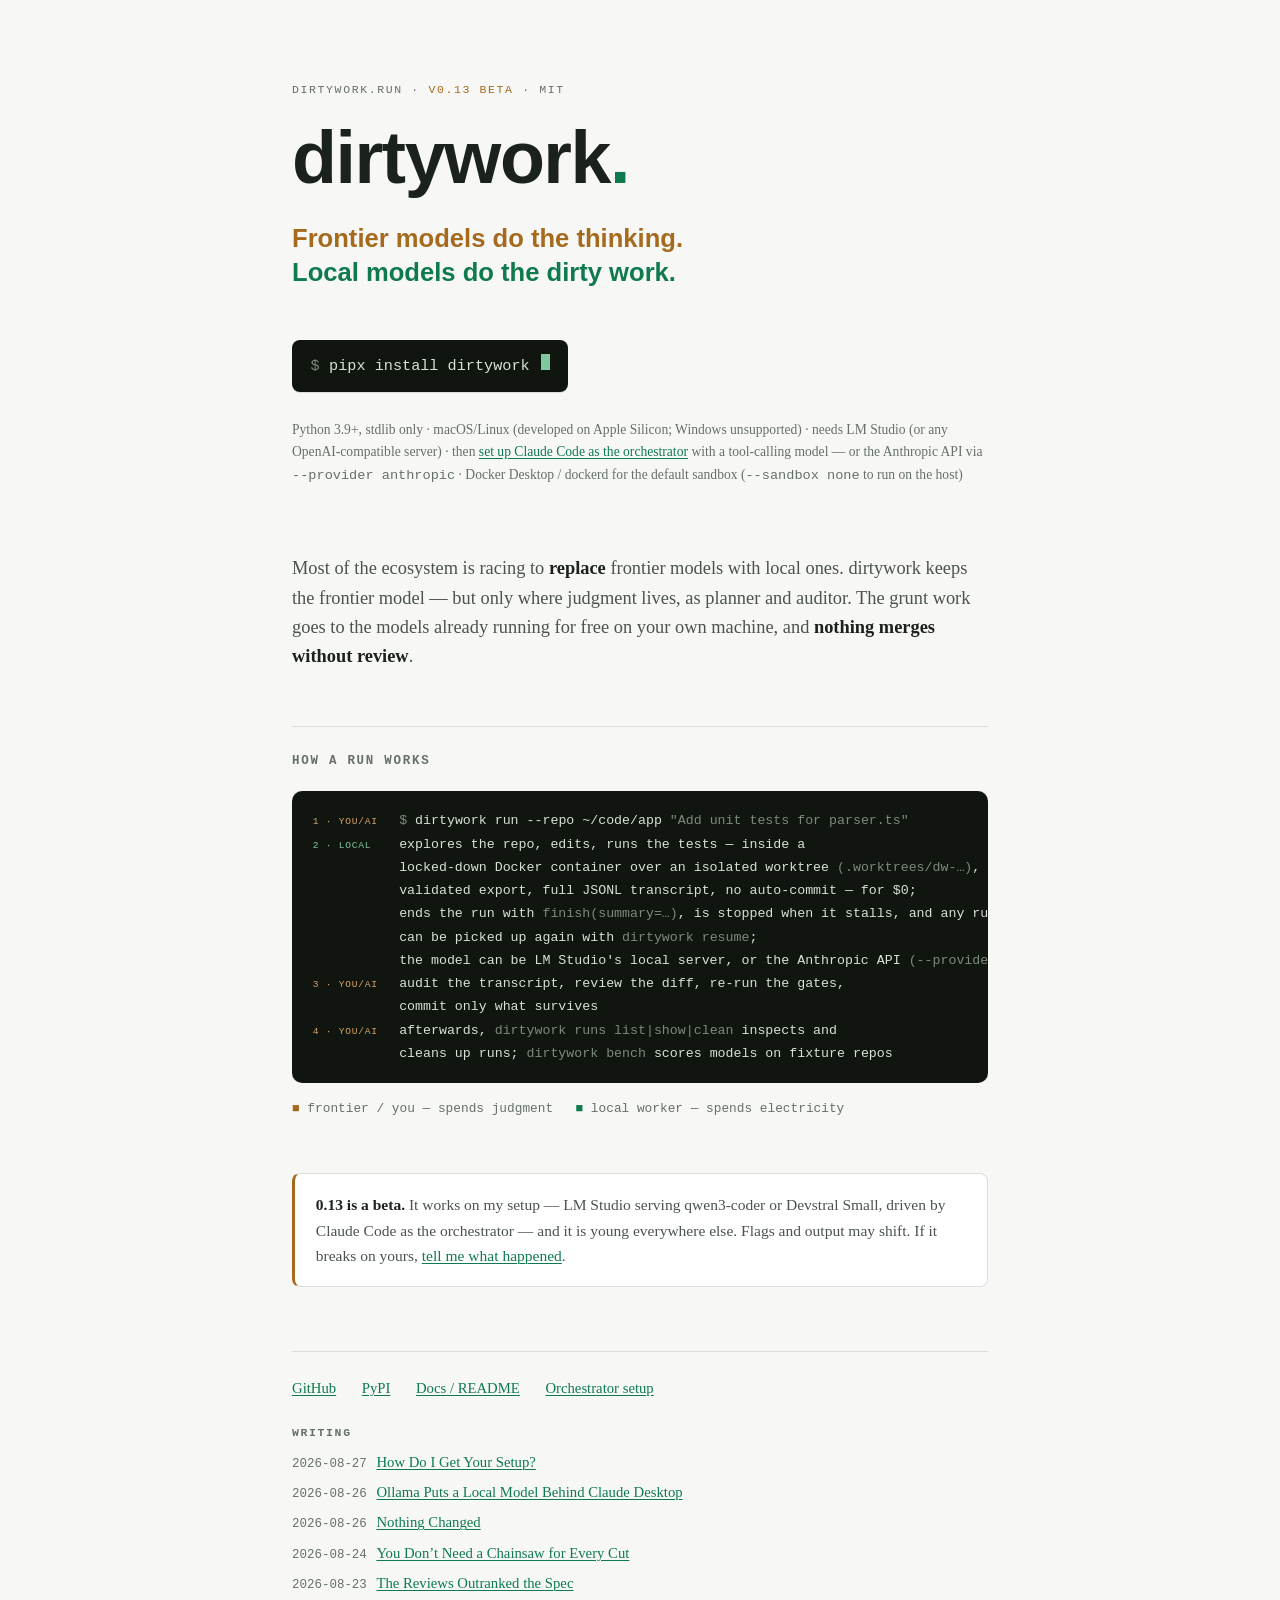
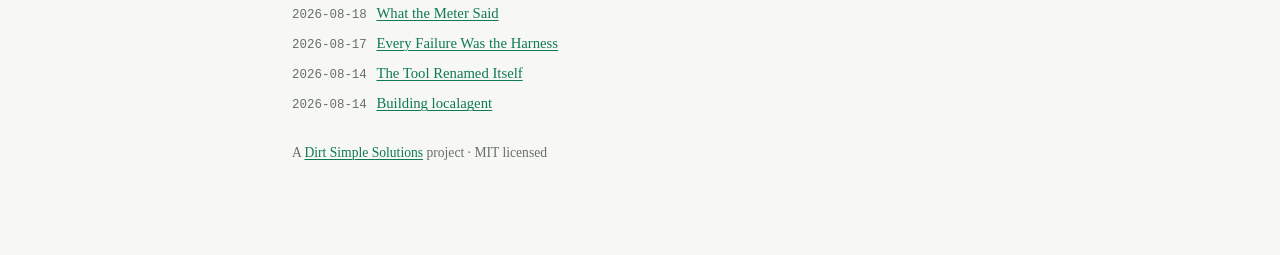
==== docs/index.html @ cf98743b "docs: owner review on #100 — homepage says 0.13; setup prerequisites and troubleshooting are provide" ====
<!doctype html>
<html lang="en">
<head>
<meta charset="utf-8">
<meta name="viewport" content="width=device-width, initial-scale=1">
<title>dirtywork</title>
<meta name="description" content="dirtywork delegates coding tasks to free local LLMs in isolated git worktrees, so your frontier model only plans and reviews. pipx install dirtywork.">
<link rel="canonical" href="https://dirtywork.run/">
<meta property="og:type" content="website">
<meta property="og:title" content="dirtywork">
<meta property="og:description" content="Frontier models do the thinking. Local models do the dirty work. Delegate coding tasks to free local LLMs in isolated git worktrees.">
<meta property="og:url" content="https://dirtywork.run/">
<meta property="og:image" content="https://dirtywork.run/og-card.png">
<meta name="twitter:card" content="summary_large_image">
<meta name="twitter:title" content="dirtywork">
<meta name="twitter:description" content="Frontier models do the thinking. Local models do the dirty work. Delegate coding tasks to free local LLMs in isolated git worktrees.">
<meta name="twitter:image" content="https://dirtywork.run/og-card.png">
<script type="application/ld+json">
{
  "@context": "https://schema.org",
  "@type": "SoftwareApplication",
  "name": "dirtywork",
  "url": "https://dirtywork.run/",
  "description": "A CLI harness that delegates coding tasks to local LLMs in isolated git worktrees, producing a reviewable diff and a full JSONL transcript for a frontier-model orchestrator to audit.",
  "operatingSystem": "macOS, Linux",
  "applicationCategory": "DeveloperApplication",
  "offers": { "@type": "Offer", "price": "0", "priceCurrency": "USD" }
}
</script>
<style>
  :root {
    --bg: #F7F8F6;
    --bg-raise: #FFFFFF;
    --bg-inset: #EEF1ED;
    --ink: #1B221D;
    --ink-soft: #4A544D;
    --ink-faint: #657069;
    --line: #D9DFDA;
    --local: #0E7A4E;
    --local-soft: #E2F0E8;
    --frontier: #A66A1E;
    --frontier-soft: #F4EBDD;
    --code-bg: #10150F;
    --code-ink: #D6E2D6;
    --code-accent: #7FC79E;
    --code-amber: #D9A468;
    --code-dim: #7C8A7D;
  }
  @media (prefers-color-scheme: dark) {
    :root:not([data-theme="light"]) {
      --bg: #111611;
      --bg-raise: #171D17;
      --bg-inset: #1C231C;
      --ink: #E4EAE4;
      --ink-soft: #A7B2A8;
      --ink-faint: #828E84;
      --line: #2A322A;
      --local: #4EC58C;
      --local-soft: #17251D;
      --frontier: #D9A468;
      --frontier-soft: #272015;
      --code-bg: #0B0F0B;
      --code-ink: #CFDCCF;
      --code-accent: #7FC79E;
      --code-amber: #D9A468;
      --code-dim: #6E7B6F;
    }
  }
  :root[data-theme="dark"] {
    --bg: #111611;
    --bg-raise: #171D17;
    --bg-inset: #1C231C;
    --ink: #E4EAE4;
    --ink-soft: #A7B2A8;
    --ink-faint: #828E84;
    --line: #2A322A;
    --local: #4EC58C;
    --local-soft: #17251D;
    --frontier: #D9A468;
    --frontier-soft: #272015;
    --code-bg: #0B0F0B;
    --code-ink: #CFDCCF;
    --code-accent: #7FC79E;
    --code-amber: #D9A468;
    --code-dim: #6E7B6F;
  }

  * { box-sizing: border-box; }
  body {
    margin: 0;
    background: var(--bg);
    color: var(--ink);
    font-family: "Charter", "Iowan Old Style", Georgia, "Times New Roman", serif;
    font-size: 1.0625rem;
    line-height: 1.65;
  }
  .wrap { max-width: 46rem; margin: 0 auto; padding: 0 1.25rem 5rem; }

  h1, h2, .think, .dirty {
    font-family: "Avenir Next", "Avenir", "Segoe UI", "Helvetica Neue", sans-serif;
  }
  .mono, code, pre { font-family: ui-monospace, "SF Mono", "Menlo", "Cascadia Mono", monospace; }

  a { color: var(--local); text-decoration-thickness: 1px; text-underline-offset: 2px; }
  a:focus-visible { outline: 2px solid var(--local); outline-offset: 2px; border-radius: 2px; }

  /* ---------- hero ---------- */
  header { padding: 5rem 0 1rem; }
  .eyebrow {
    font-family: ui-monospace, "SF Mono", "Menlo", monospace;
    font-size: 0.72rem;
    letter-spacing: 0.14em;
    text-transform: uppercase;
    color: var(--ink-faint);
    margin: 0 0 1.4rem;
  }
  .eyebrow .beta { color: var(--frontier); }
  h1 {
    font-size: clamp(3rem, 10vw, 4.6rem);
    font-weight: 700;
    line-height: 1;
    letter-spacing: -0.02em;
    margin: 0 0 1.6rem;
  }
  h1 .dot { color: var(--local); }
  .tagline {
    font-size: clamp(1.25rem, 3.4vw, 1.6rem);
    font-weight: 600;
    line-height: 1.35;
    margin: 0 0 2.2rem;
    max-width: 34rem;
  }
  .tagline .think { color: var(--frontier); display: block; }
  .tagline .dirty { color: var(--local); display: block; }

  .install {
    display: inline-flex;
    align-items: baseline;
    gap: 0.6rem;
    background: var(--code-bg);
    color: var(--code-ink);
    border-radius: 8px;
    padding: 0.85rem 1.15rem;
    font-family: ui-monospace, "SF Mono", "Menlo", monospace;
    font-size: 0.95rem;
    box-shadow: 0 1px 0 var(--line);
  }
  .install .p { color: var(--code-dim); user-select: none; }
  .install .caret {
    display: inline-block; width: 0.55em; height: 1.05em;
    background: var(--code-accent); vertical-align: text-bottom;
    margin-left: 0.15em; animation: blink 1.1s steps(1) infinite;
  }
  @keyframes blink { 50% { opacity: 0; } }
  @media (prefers-reduced-motion: reduce) { .install .caret { animation: none; } }
  .sub-install {
    font-size: 0.85rem; color: var(--ink-faint); margin: 0.7rem 0 0;
  }

  /* ---------- flip ---------- */
  .flip { margin-top: 3.2rem; font-size: 1.15rem; line-height: 1.6; color: var(--ink-soft); }
  .flip strong { color: var(--ink); }

  /* ---------- the run ---------- */
  section { margin-top: 3.4rem; }
  h2 {
    font-size: 0.78rem;
    font-family: ui-monospace, "SF Mono", "Menlo", monospace;
    letter-spacing: 0.14em;
    text-transform: uppercase;
    color: var(--ink-faint);
    font-weight: 600;
    border-top: 1px solid var(--line);
    padding-top: 1.5rem;
    margin: 0 0 1.2rem;
  }
  .run {
    background: var(--code-bg);
    border-radius: 10px;
    padding: 1.15rem 1.3rem;
    overflow-x: auto;
  }
  .run pre { margin: 0; color: var(--code-ink); font-size: 0.83rem; line-height: 1.75; }
  .run .who {
    display: inline-block; width: 8.2em;
    font-size: 0.72em; letter-spacing: 0.08em; text-transform: uppercase;
  }
  .run .fr { color: var(--code-amber); }
  .run .lo { color: var(--code-accent); }
  .run .dim { color: var(--code-dim); }
  .legend {
    display: flex; flex-wrap: wrap; gap: 1.4rem;
    margin: 0.9rem 0 0; font-size: 0.8rem; color: var(--ink-faint);
    font-family: ui-monospace, "SF Mono", "Menlo", monospace;
  }
  .legend .fr::before { content: "■ "; color: var(--frontier); }
  .legend .lo::before { content: "■ "; color: var(--local); }

  /* ---------- beta strip ---------- */
  .beta-strip {
    margin-top: 3.4rem;
    border: 1px solid var(--line);
    border-left: 3px solid var(--frontier);
    background: var(--bg-raise);
    border-radius: 8px;
    padding: 1.1rem 1.3rem;
    font-size: 0.97rem;
    color: var(--ink-soft);
  }
  .beta-strip strong { color: var(--ink); }
  .beta-strip a { color: var(--local); }

  /* ---------- footer ---------- */
  footer {
    margin-top: 4rem;
    border-top: 1px solid var(--line);
    padding-top: 1.5rem;
    font-size: 0.92rem;
    color: var(--ink-faint);
  }
  .footer-links { display: flex; flex-wrap: wrap; gap: 1.6rem; margin: 0 0 1.4rem; padding: 0; list-style: none; }
  .writing { margin: 0 0 1.6rem; }
  .writing h3 {
    font-size: 0.72rem; letter-spacing: 0.14em; text-transform: uppercase;
    color: var(--ink-faint); margin: 0 0 0.5rem;
    font-family: ui-monospace, "SF Mono", "Menlo", monospace; font-weight: 600;
  }
  .writing ul { list-style: none; margin: 0; padding: 0; }
  .writing li { margin: 0.35rem 0; }
  .writing .date { font-family: ui-monospace, "SF Mono", "Menlo", monospace; font-size: 0.78rem; margin-right: 0.6rem; }
  .credit { font-size: 0.85rem; }
</style>
</head>
<body>

<div class="wrap">
<header>
  <p class="eyebrow">dirtywork.run · <span class="beta">v0.13 beta</span> · MIT</p>
  <h1>dirtywork<span class="dot">.</span></h1>
  <p class="tagline">
    <span class="think">Frontier models do the thinking.</span>
    <span class="dirty">Local models do the dirty work.</span>
  </p>
  <p class="install"><span class="p">$</span> pipx install dirtywork<span class="caret"></span></p>
  <p class="sub-install">Python 3.9+, stdlib only · macOS/Linux (developed on Apple Silicon; Windows unsupported) · needs LM&nbsp;Studio (or any OpenAI-compatible server) · then <a href="orchestrator-setup.html">set up Claude Code as the orchestrator</a> with a tool-calling model — or the Anthropic API via <code>--provider anthropic</code> · Docker Desktop / dockerd for the default sandbox (<code>--sandbox none</code> to run on the host)</p>
</header>

<p class="flip">Most of the ecosystem is racing to <strong>replace</strong> frontier
models with local ones. dirtywork keeps the frontier model — but only where judgment
lives, as planner and auditor. The grunt work goes to the models already running for
free on your own machine, and <strong>nothing merges without review</strong>.</p>

<section aria-label="How a run works">
  <h2>How a run works</h2>
  <div class="run">
<pre><span class="who fr">1 · you/ai</span> <span class="dim">$</span> dirtywork run --repo ~/code/app <span class="dim">"Add unit tests for parser.ts"</span>
<span class="who lo">2 · local</span> explores the repo, edits, runs the tests — inside a
<span class="who lo"></span> locked-down Docker container over an isolated worktree <span class="dim">(.worktrees/dw-…)</span>,
<span class="who lo"></span> validated export, full JSONL transcript, no auto-commit — for $0;
<span class="who lo"></span> ends the run with <span class="dim">finish(summary=…)</span>, is stopped when it stalls, and any run
<span class="who lo"></span> can be picked up again with <span class="dim">dirtywork resume</span>;
<span class="who lo"></span> the model can be LM&nbsp;Studio's local server, or the Anthropic API <span class="dim">(--provider anthropic)</span>
<span class="who fr">3 · you/ai</span> audit the transcript, review the diff, re-run the gates,
<span class="who fr"></span> commit only what survives
<span class="who fr">4 · you/ai</span> afterwards, <span class="dim">dirtywork runs list|show|clean</span> inspects and
<span class="who fr"></span> cleans up runs; <span class="dim">dirtywork bench</span> scores models on fixture repos</pre>
  </div>
  <p class="legend"><span class="fr">frontier / you — spends judgment</span>
  <span class="lo">local worker — spends electricity</span></p>
</section>

<div class="beta-strip">
  <strong>0.13 is a beta.</strong> It works on my setup — LM&nbsp;Studio serving
  qwen3-coder or Devstral Small, driven by Claude Code as the orchestrator — and it is
  young everywhere else. Flags and output may shift. If it breaks on yours,
  <a href="https://github.com/JimboSchneider/dirtywork/issues">tell me what happened</a>.
</div>

<footer>
  <ul class="footer-links">
    <li><a href="https://github.com/JimboSchneider/dirtywork">GitHub</a></li>
    <li><a href="https://pypi.org/project/dirtywork/">PyPI</a></li>
    <li><a href="https://github.com/JimboSchneider/dirtywork#readme">Docs / README</a></li>
    <li><a href="orchestrator-setup.html">Orchestrator setup</a></li>
  </ul>
  <div class="writing">
    <h3>Writing</h3>
    <ul>
      <li><span class="date">2026-08-27</span><a href="how-do-i-get-your-setup.html">How Do I Get Your Setup?</a></li>
      <li><span class="date">2026-08-26</span><a href="ollama-claude-desktop.html">Ollama Puts a Local Model Behind Claude Desktop</a></li>
      <li><span class="date">2026-08-26</span><a href="nothing-changed.html">Nothing Changed</a></li>
      <li><span class="date">2026-08-24</span><a href="you-dont-need-a-chainsaw.html">You Don’t Need a Chainsaw for Every Cut</a></li>
      <li><span class="date">2026-08-23</span><a href="the-reviews-outranked-the-spec.html">The Reviews Outranked the Spec</a></li>
      <li><span class="date">2026-08-18</span><a href="what-the-meter-said.html">What the Meter Said</a></li>
      <li><span class="date">2026-08-17</span><a href="every-failure-was-the-harness.html">Every Failure Was the Harness</a></li>
      <li><span class="date">2026-08-14</span><a href="the-tool-renamed-itself.html">The Tool Renamed Itself</a></li>
      <li><span class="date">2026-08-14</span><a href="building-localagent.html">Building localagent</a></li>
    </ul>
  </div>
  <p class="credit">A <a href="https://dirtsimplesolutions.com">Dirt Simple Solutions</a> project · MIT licensed</p>
</footer>
</div>

</body>
</html>
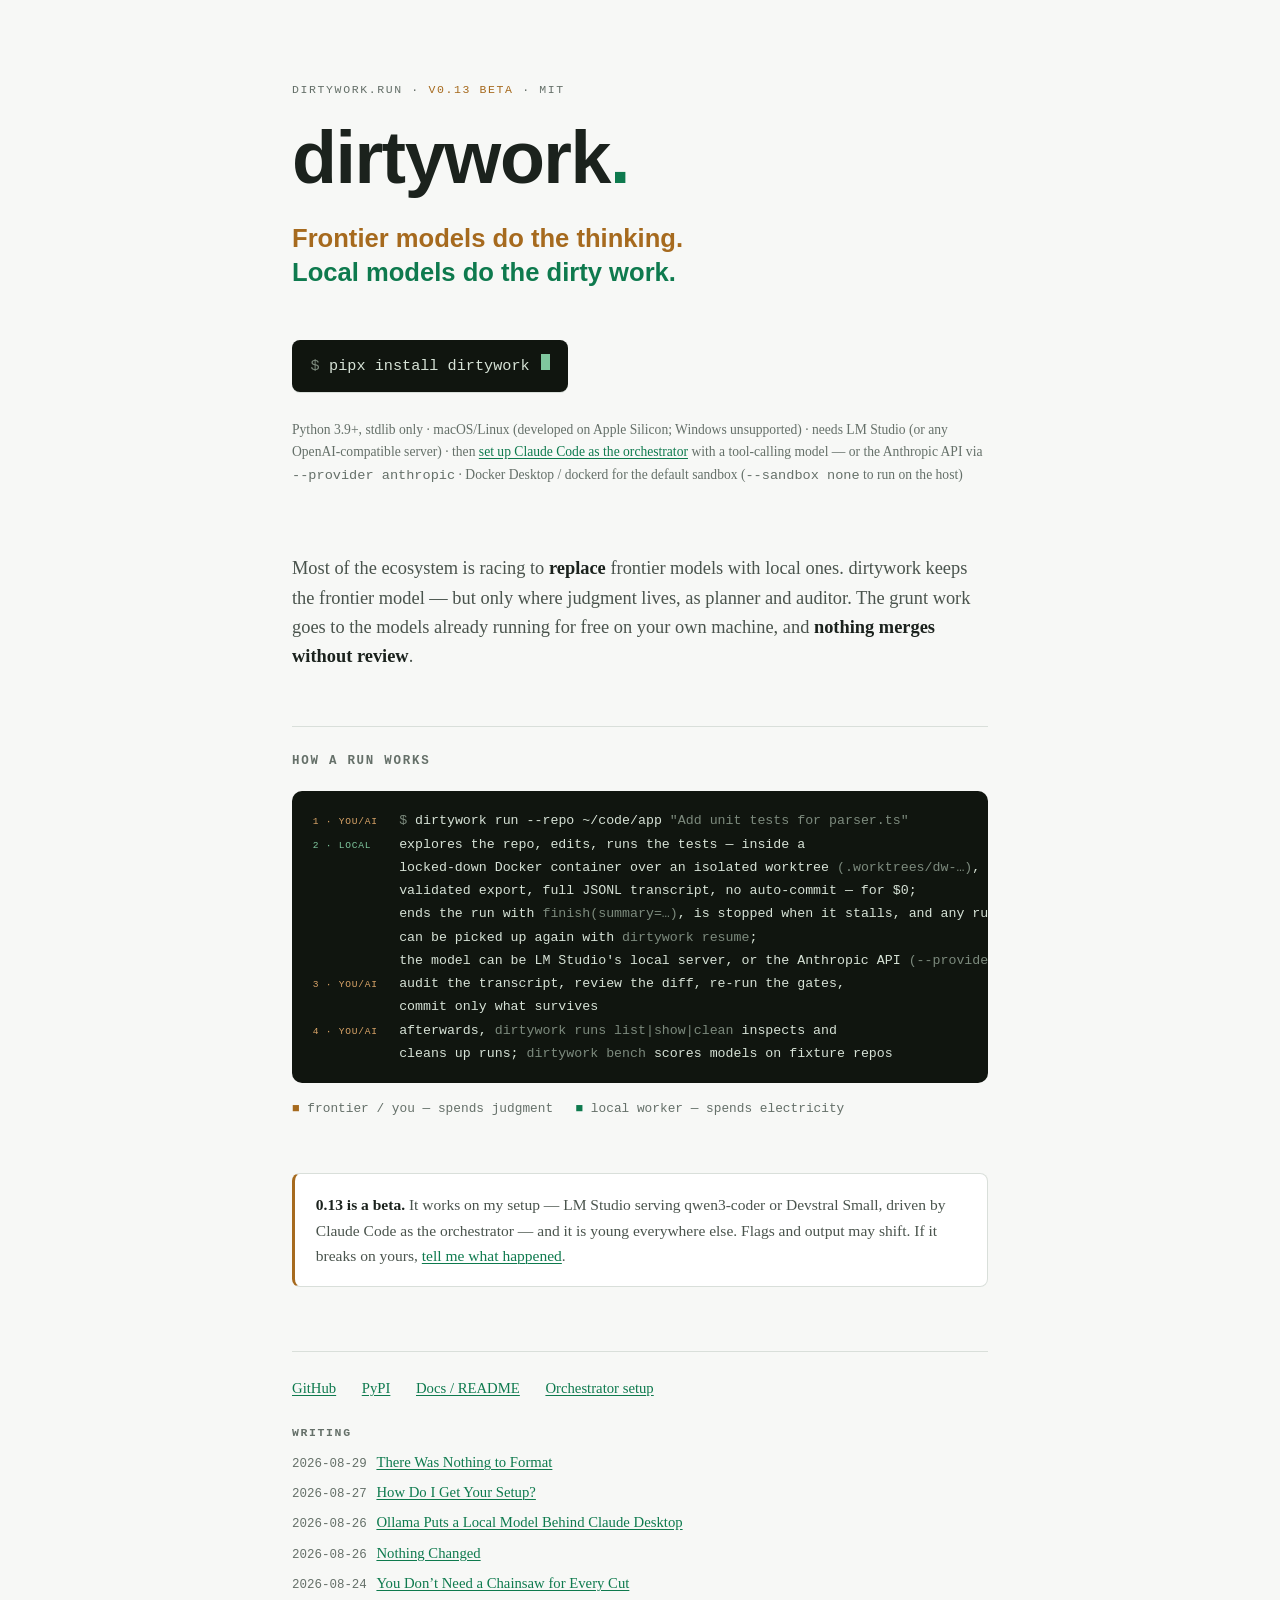
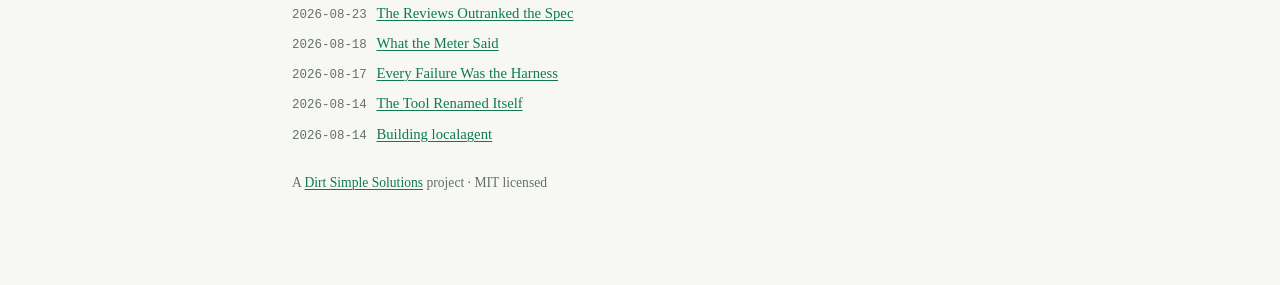
==== commit 69868040: "docs(site): post — There Was Nothing to Format (0.13.0/0.13.1 build record) Co-Authored-By: Claude S" ====
--- a/docs/index.html
+++ b/docs/index.html
@@ -286,6 +286,7 @@
   <div class="writing">
     <h3>Writing</h3>
     <ul>
+      <li><span class="date">2026-08-29</span><a href="there-was-nothing-to-format.html">There Was Nothing to Format</a></li>
       <li><span class="date">2026-08-27</span><a href="how-do-i-get-your-setup.html">How Do I Get Your Setup?</a></li>
       <li><span class="date">2026-08-26</span><a href="ollama-claude-desktop.html">Ollama Puts a Local Model Behind Claude Desktop</a></li>
       <li><span class="date">2026-08-26</span><a href="nothing-changed.html">Nothing Changed</a></li>
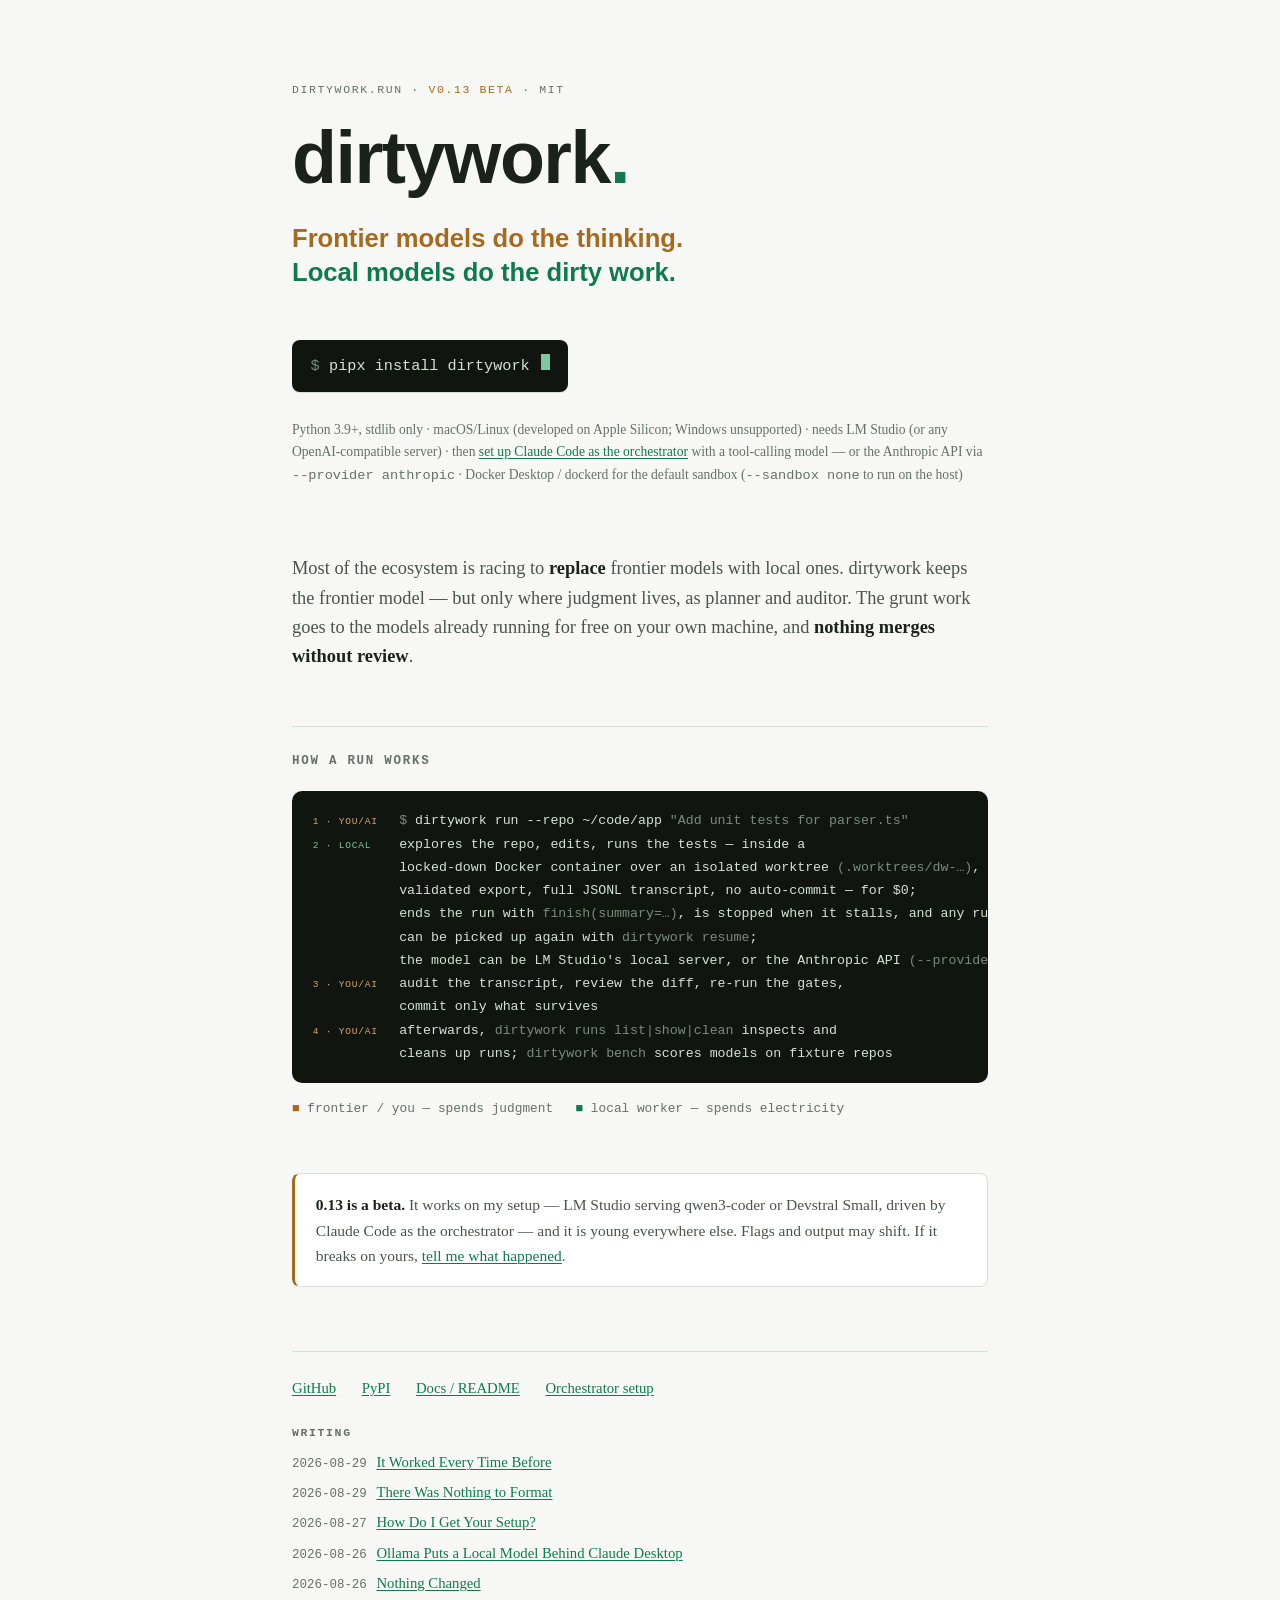
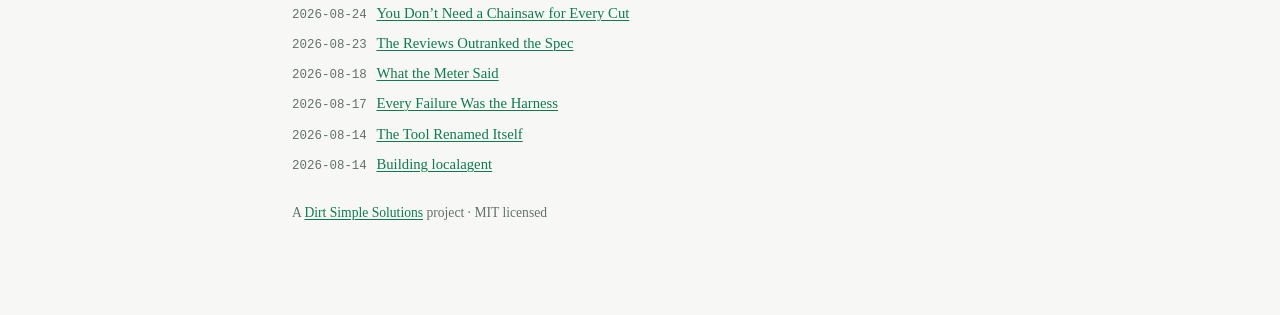
==== commit ee8a1c30: "docs(site): HTML mirror for the RCA post; link #105/#101 for site-wide consistency Co-Authored-By: C" ====
--- a/docs/index.html
+++ b/docs/index.html
@@ -286,6 +286,7 @@
   <div class="writing">
     <h3>Writing</h3>
     <ul>
+      <li><span class="date">2026-08-29</span><a href="it-worked-every-time-before.html">It Worked Every Time Before</a></li>
       <li><span class="date">2026-08-29</span><a href="there-was-nothing-to-format.html">There Was Nothing to Format</a></li>
       <li><span class="date">2026-08-27</span><a href="how-do-i-get-your-setup.html">How Do I Get Your Setup?</a></li>
       <li><span class="date">2026-08-26</span><a href="ollama-claude-desktop.html">Ollama Puts a Local Model Behind Claude Desktop</a></li>
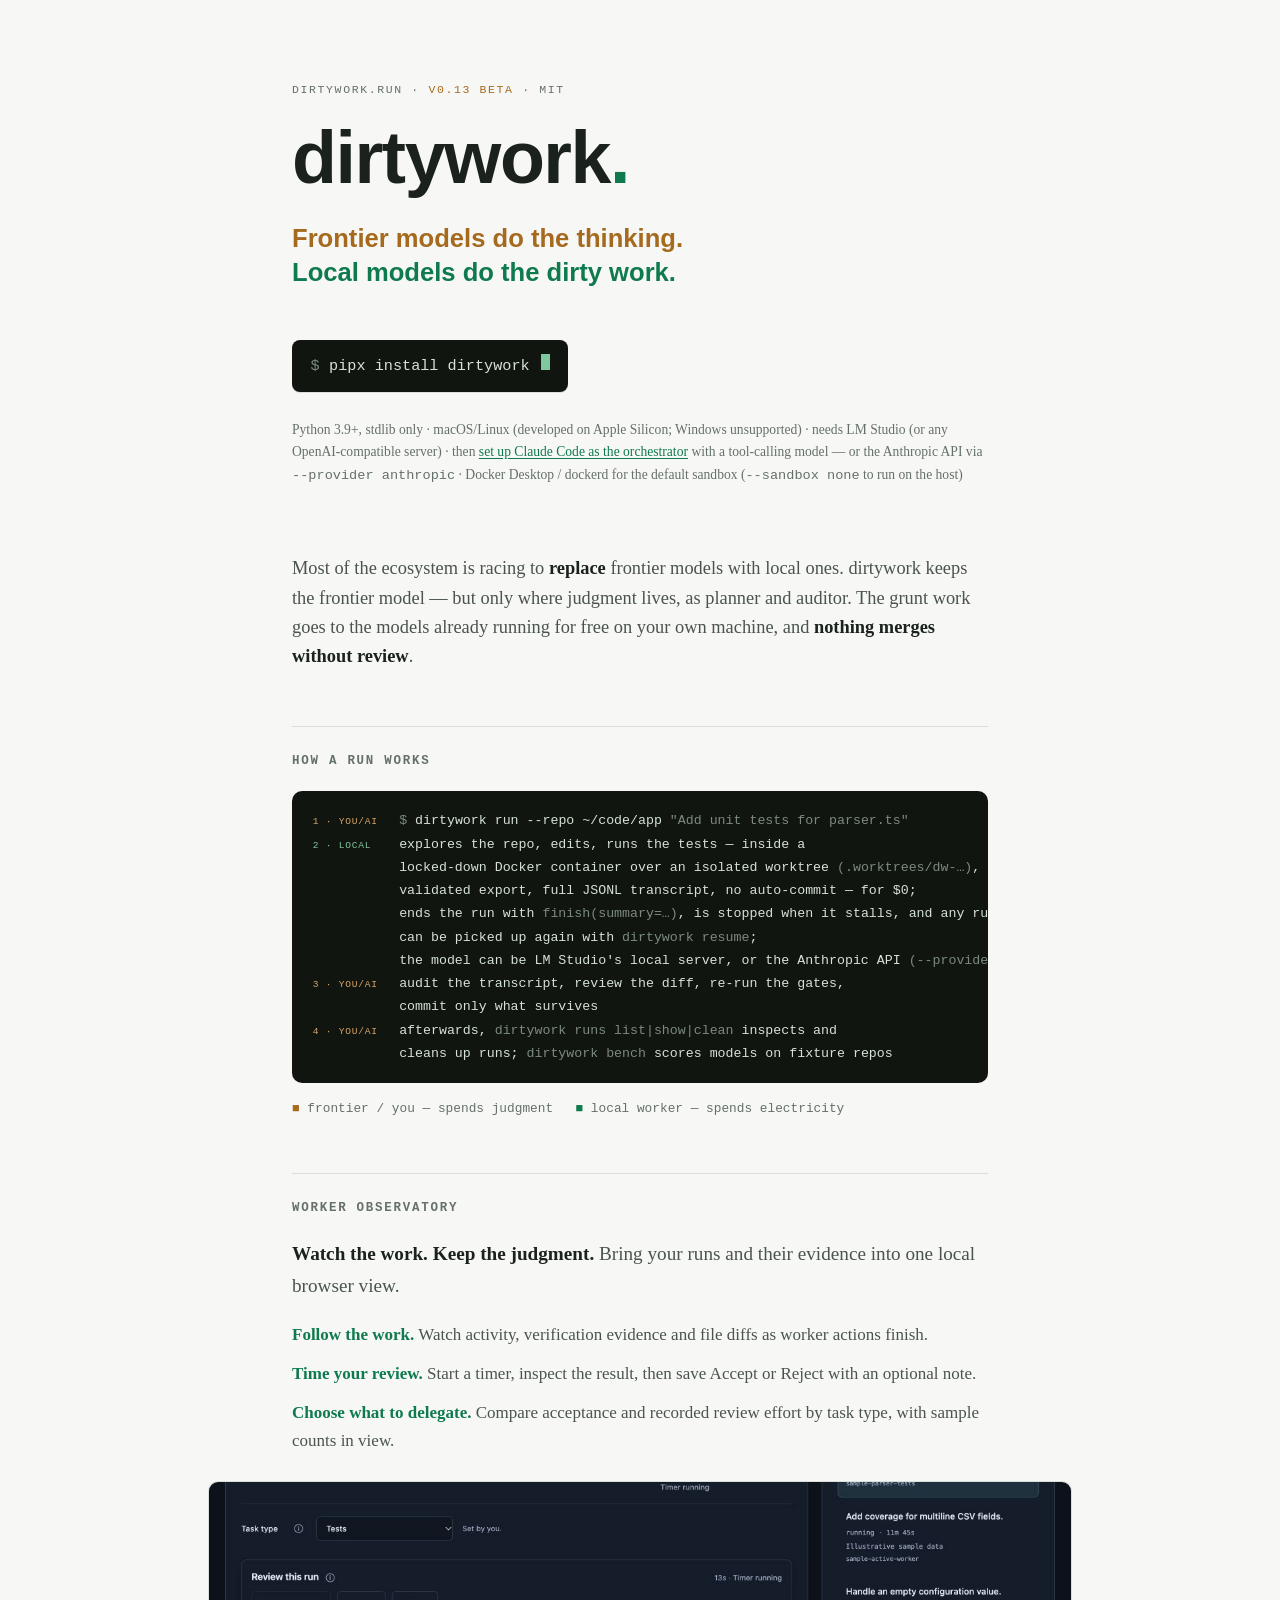
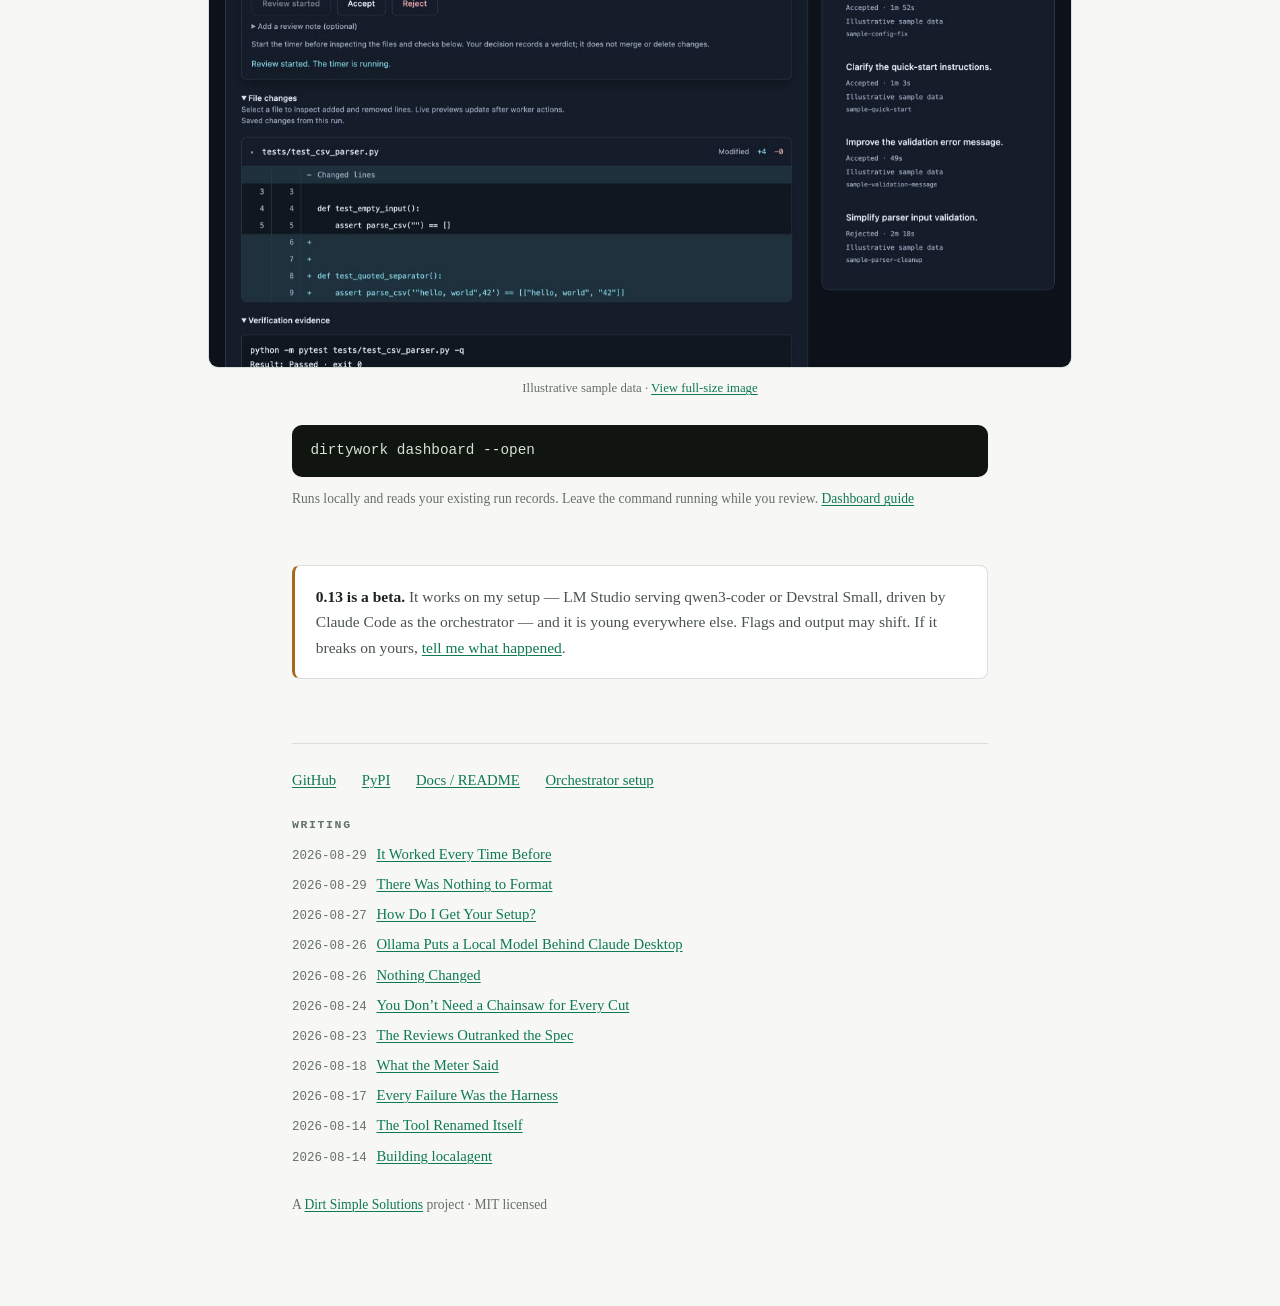
==== commit ab566247: "Feature Worker Observatory on the marketing homepage" ====
--- a/docs/index.html
+++ b/docs/index.html
@@ -196,6 +196,30 @@
   .legend .fr::before { content: "■ "; color: var(--frontier); }
   .legend .lo::before { content: "■ "; color: var(--local); }
 
+  /* ---------- worker observatory ---------- */
+  .observatory-lead { font-size: 1.2rem; color: var(--ink-soft); margin: 0 0 1.2rem; }
+  .observatory-lead strong { color: var(--ink); }
+  .observatory-benefits { list-style: none; padding: 0; margin: 0 0 1.6rem; color: var(--ink-soft); }
+  .observatory-benefits li { margin: 0.7rem 0; }
+  .observatory-benefits strong { color: var(--local); }
+  .observatory-figure { margin: 1.6rem 0; }
+  .observatory-figure > a { display: block; border-radius: 10px; }
+  .observatory-figure img {
+    display: block; width: 100%; height: auto;
+    border: 1px solid var(--line); border-radius: 10px;
+    background: var(--bg-raise);
+  }
+  .observatory-figure figcaption {
+    margin-top: 0.65rem; text-align: center;
+    font-size: 0.8rem; color: var(--ink-faint);
+  }
+  .observatory-command { padding: 0.85rem 1.15rem; }
+  .observatory-command pre { font-size: 0.9rem; }
+  .observatory-note { margin: 0.7rem 0 0; font-size: 0.85rem; color: var(--ink-faint); }
+  @media (min-width: 60rem) {
+    .observatory-figure { width: 54rem; margin-left: calc((100% - 54rem) / 2); }
+  }
+
   /* ---------- beta strip ---------- */
   .beta-strip {
     margin-top: 3.4rem;
@@ -267,6 +291,26 @@
   </div>
   <p class="legend"><span class="fr">frontier / you — spends judgment</span>
   <span class="lo">local worker — spends electricity</span></p>
+</section>
+
+<section aria-labelledby="observatory-heading">
+  <h2 id="observatory-heading">Worker Observatory</h2>
+  <p class="observatory-lead"><strong>Watch the work. Keep the judgment.</strong>
+  Bring your runs and their evidence into one local browser view.</p>
+  <ul class="observatory-benefits">
+    <li><strong>Follow the work.</strong> Watch activity, verification evidence and file diffs as worker actions finish.</li>
+    <li><strong>Time your review.</strong> Start a timer, inspect the result, then save Accept or Reject with an optional note.</li>
+    <li><strong>Choose what to delegate.</strong> Compare acceptance and recorded review effort by task type, with sample counts in view.</li>
+  </ul>
+  <figure class="observatory-figure">
+    <a href="images/worker-observatory.jpg" aria-label="View full-size Worker Observatory screenshot">
+      <img src="images/worker-observatory.jpg" width="1280" height="720" loading="lazy" decoding="async" alt="Worker Observatory showing an example run, a file diff and timed review controls.">
+    </a>
+    <figcaption>Illustrative sample data · <a href="images/worker-observatory.jpg">View full-size image</a></figcaption>
+  </figure>
+  <div class="run observatory-command"><pre><code>dirtywork dashboard --open</code></pre></div>
+  <p class="observatory-note">Runs locally and reads your existing run records. Leave the command running while you review.
+  <a href="https://github.com/JimboSchneider/dirtywork/blob/main/docs/operating.md#dashboard">Dashboard guide</a></p>
 </section>
 
 <div class="beta-strip">
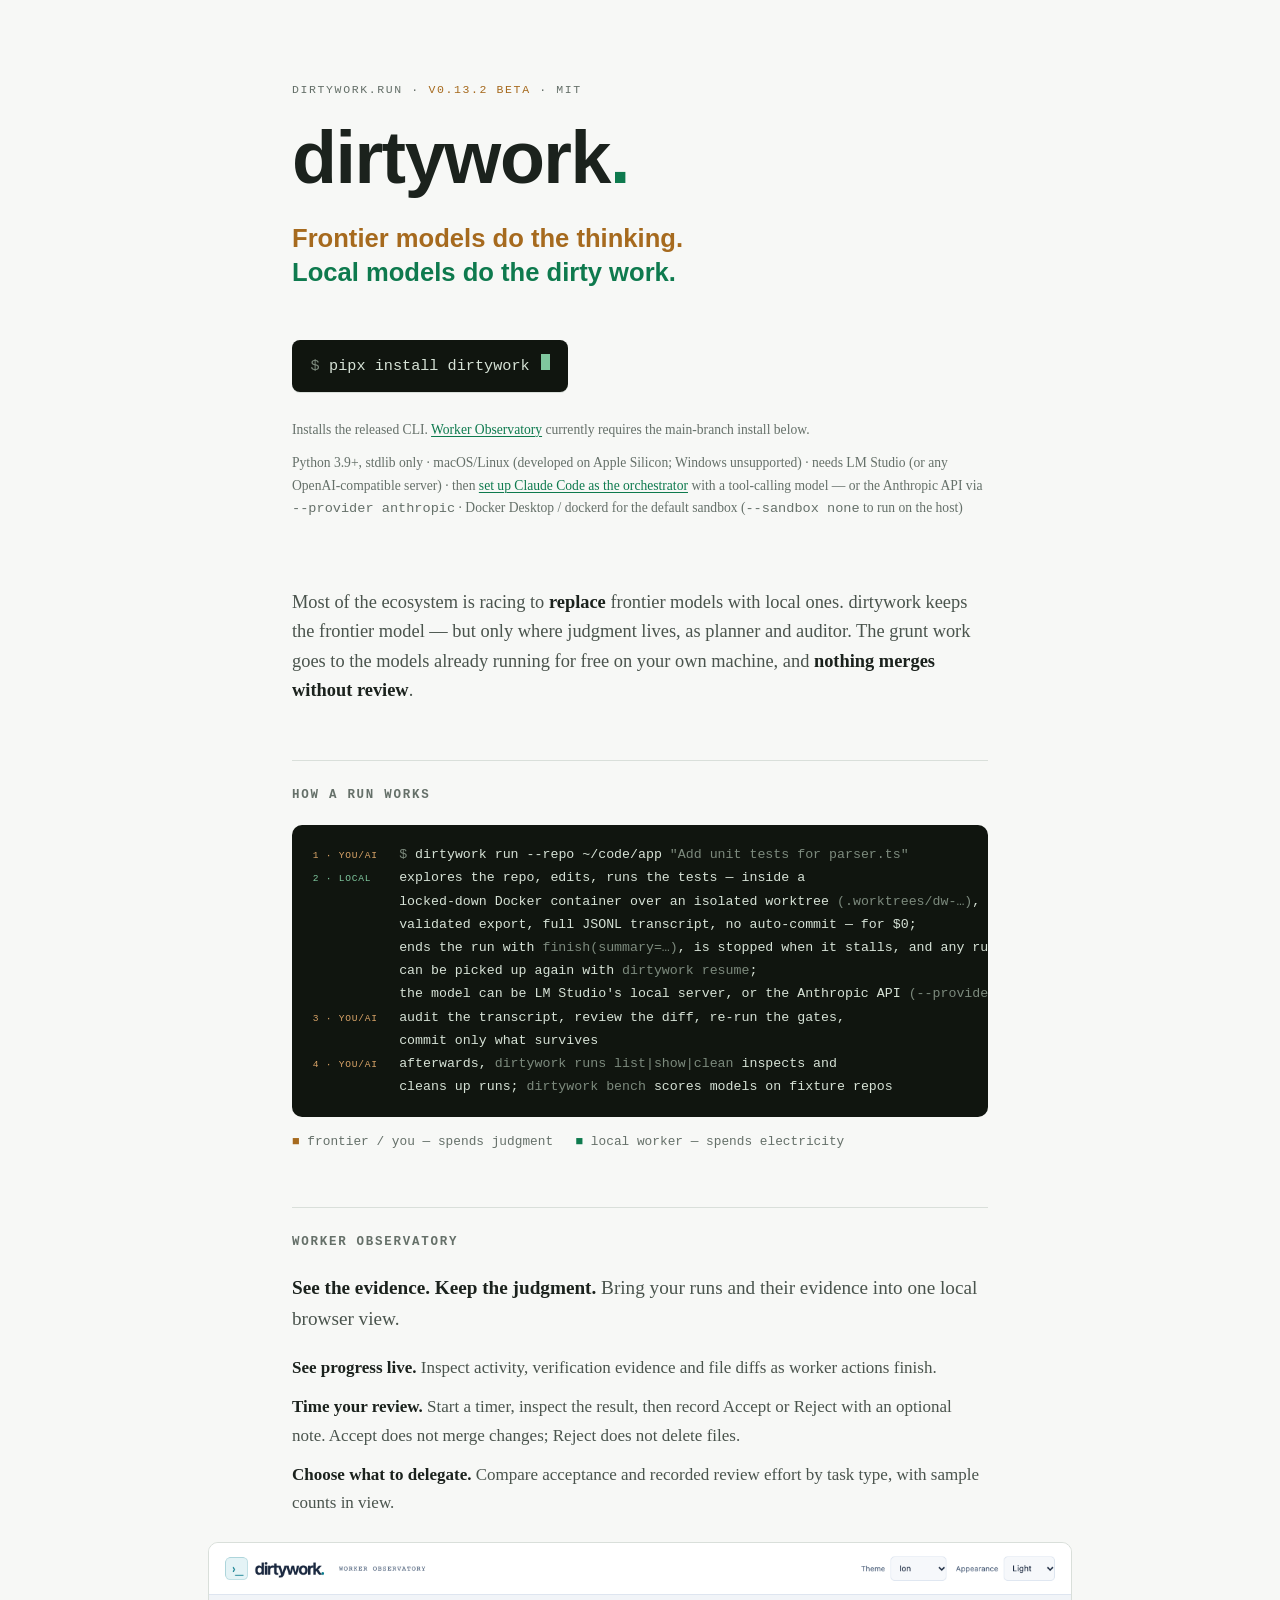
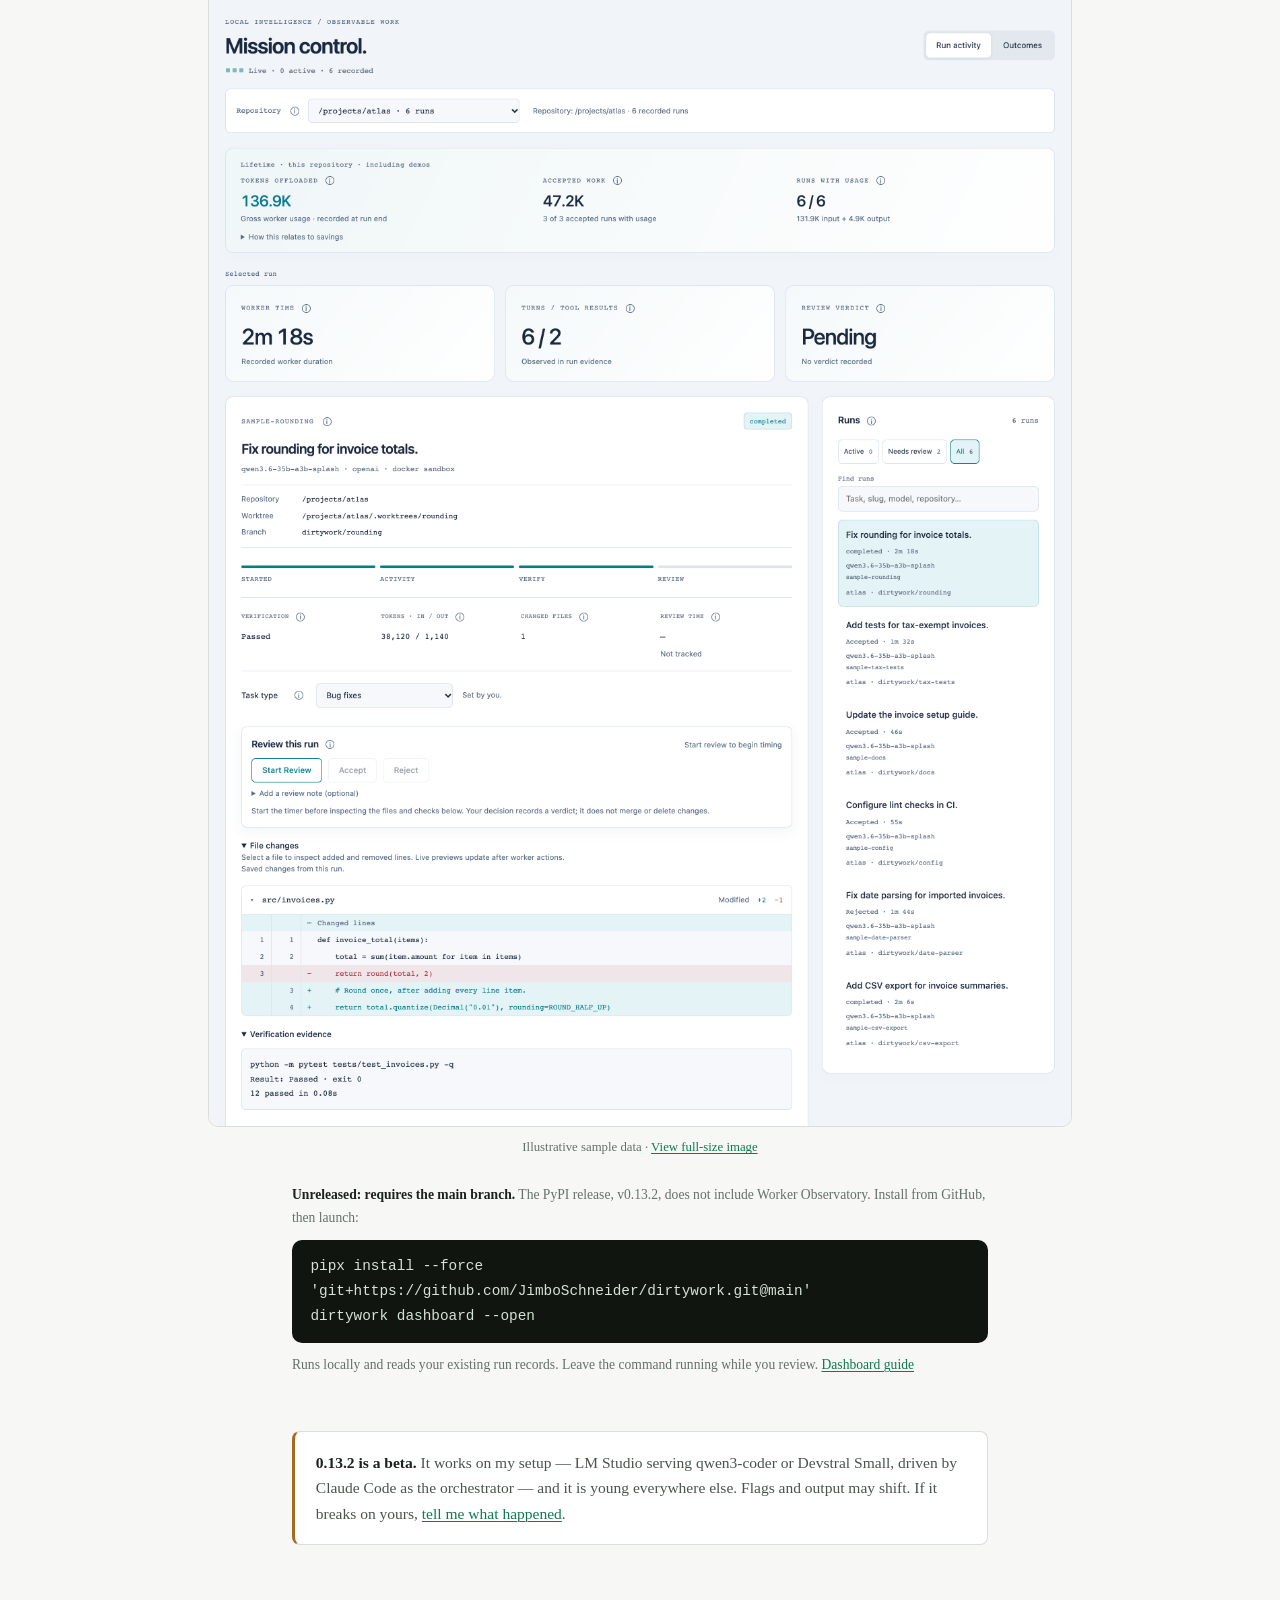
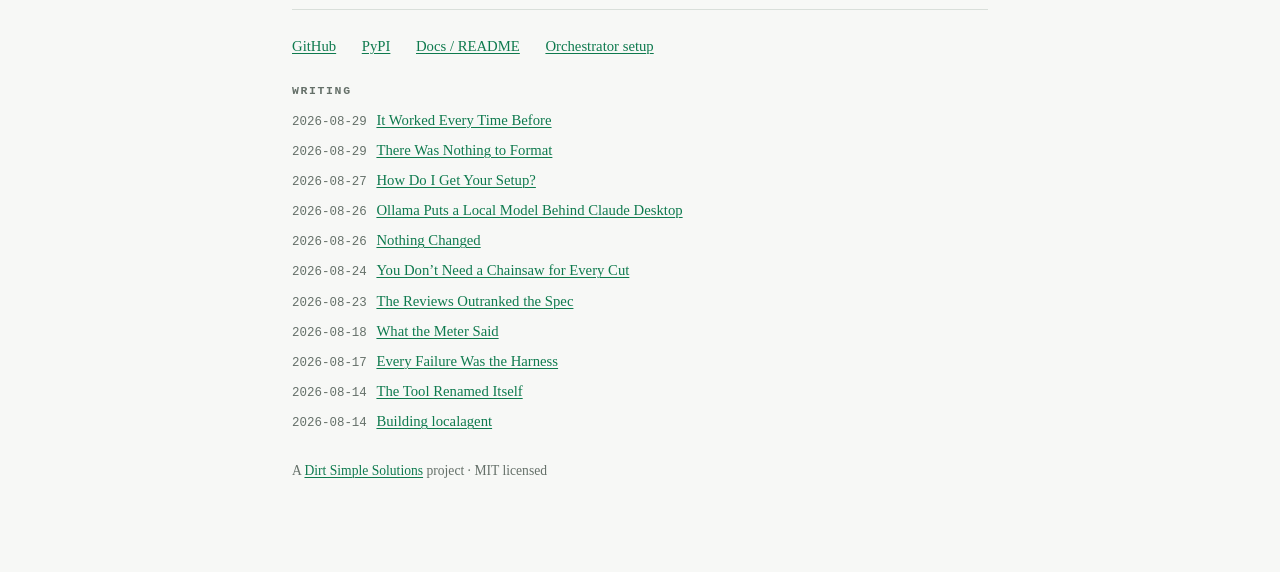
==== commit e51dc3e6: "Clarify Observatory install and replace preview with reproducible main captures" ====
--- a/docs/index.html
+++ b/docs/index.html
@@ -201,9 +201,8 @@
   .observatory-lead strong { color: var(--ink); }
   .observatory-benefits { list-style: none; padding: 0; margin: 0 0 1.6rem; color: var(--ink-soft); }
   .observatory-benefits li { margin: 0.7rem 0; }
-  .observatory-benefits strong { color: var(--local); }
+  .observatory-benefits strong { color: var(--ink); }
   .observatory-figure { margin: 1.6rem 0; }
-  .observatory-figure > a { display: block; border-radius: 10px; }
   .observatory-figure img {
     display: block; width: 100%; height: auto;
     border: 1px solid var(--line); border-radius: 10px;
@@ -213,9 +212,11 @@
     margin-top: 0.65rem; text-align: center;
     font-size: 0.8rem; color: var(--ink-faint);
   }
-  .observatory-command { padding: 0.85rem 1.15rem; }
-  .observatory-command pre { font-size: 0.9rem; }
+  .run.observatory-command { padding: 0.85rem 1.15rem; }
+  .run.observatory-command pre { font-size: 0.9rem; white-space: pre-wrap; overflow-wrap: anywhere; }
   .observatory-note { margin: 0.7rem 0 0; font-size: 0.85rem; color: var(--ink-faint); }
+  .observatory-note strong { color: var(--ink); }
+  .observatory-requirement { margin-bottom: 0.7rem; }
   @media (min-width: 60rem) {
     .observatory-figure { width: 54rem; margin-left: calc((100% - 54rem) / 2); }
   }
@@ -259,13 +260,14 @@
 
 <div class="wrap">
 <header>
-  <p class="eyebrow">dirtywork.run · <span class="beta">v0.13 beta</span> · MIT</p>
+  <p class="eyebrow">dirtywork.run · <span class="beta">v0.13.2 beta</span> · MIT</p>
   <h1>dirtywork<span class="dot">.</span></h1>
   <p class="tagline">
     <span class="think">Frontier models do the thinking.</span>
     <span class="dirty">Local models do the dirty work.</span>
   </p>
   <p class="install"><span class="p">$</span> pipx install dirtywork<span class="caret"></span></p>
+  <p class="sub-install">Installs the released CLI. <a href="#observatory-heading">Worker Observatory</a> currently requires the main-branch install below.</p>
   <p class="sub-install">Python 3.9+, stdlib only · macOS/Linux (developed on Apple Silicon; Windows unsupported) · needs LM&nbsp;Studio (or any OpenAI-compatible server) · then <a href="orchestrator-setup.html">set up Claude Code as the orchestrator</a> with a tool-calling model — or the Anthropic API via <code>--provider anthropic</code> · Docker Desktop / dockerd for the default sandbox (<code>--sandbox none</code> to run on the host)</p>
 </header>
 
@@ -274,8 +276,8 @@
 lives, as planner and auditor. The grunt work goes to the models already running for
 free on your own machine, and <strong>nothing merges without review</strong>.</p>
 
-<section aria-label="How a run works">
-  <h2>How a run works</h2>
+<section aria-labelledby="run-heading">
+  <h2 id="run-heading">How a run works</h2>
   <div class="run">
 <pre><span class="who fr">1 · you/ai</span> <span class="dim">$</span> dirtywork run --repo ~/code/app <span class="dim">"Add unit tests for parser.ts"</span>
 <span class="who lo">2 · local</span> explores the repo, edits, runs the tests — inside a
@@ -295,26 +297,55 @@
 
 <section aria-labelledby="observatory-heading">
   <h2 id="observatory-heading">Worker Observatory</h2>
-  <p class="observatory-lead"><strong>Watch the work. Keep the judgment.</strong>
+  <p class="observatory-lead"><strong>See the evidence. Keep the judgment.</strong>
   Bring your runs and their evidence into one local browser view.</p>
   <ul class="observatory-benefits">
-    <li><strong>Follow the work.</strong> Watch activity, verification evidence and file diffs as worker actions finish.</li>
-    <li><strong>Time your review.</strong> Start a timer, inspect the result, then save Accept or Reject with an optional note.</li>
+    <li><strong>See progress live.</strong> Inspect activity, verification evidence and file diffs as worker actions finish.</li>
+    <li><strong>Time your review.</strong> Start a timer, inspect the result, then record Accept or Reject with an optional note. Accept does not merge changes; Reject does not delete files.</li>
     <li><strong>Choose what to delegate.</strong> Compare acceptance and recorded review effort by task type, with sample counts in view.</li>
   </ul>
+  <!--
+    Screenshot provenance: merged main 3dc3ff3a7ceb6415c57b1a6a1d07e173ba6aafb4
+    (PR #194), captured 2026-10-18. Both PNGs are 2560 x 3512 at 2x.
+    Six fictional records are committed in docs/fixtures/worker-observatory/runs;
+    they are illustrative data, not measured product performance. No live workers
+    or real repositories are used. Capture controls use Ion, repository Atlas,
+    sample-rounding, Run activity, and light/dark appearance. The frame starts at
+    the dashboard header and ends 24 CSS px after complete verification evidence.
+
+    Regenerate from the repository root with Python 3.9+ and Node 22+:
+      git fetch origin main
+      capture_runs=$(mktemp -d /tmp/dirtywork-observatory.XXXXXX)
+      cp -R docs/fixtures/worker-observatory/runs "$capture_runs/runs"
+      python3 -m dirtywork dashboard --port 8768 --runs-dir "$capture_runs/runs"
+    In a second terminal, install optional capture tooling outside the checkout:
+      capture_tools=$(mktemp -d /tmp/dirtywork-observatory-tools.XXXXXX)
+      npm install --prefix "$capture_tools" playwright@1.62.1
+      "$capture_tools/node_modules/.bin/playwright" install chromium
+      NODE_PATH="$capture_tools/node_modules" node docs/fixtures/worker-observatory/capture.cjs
+    CHROMIUM_EXECUTABLE_PATH may select an existing Chromium/Chrome executable.
+    The script checks the six fixture slugs and served assets against origin/main,
+    uses a 1280 CSS px viewport at device scale 2, and saves lossless PNGs under
+    docs/assets. Stop the preview server when finished. Recheck the composition,
+    dimensions, and revision above whenever dashboard UI changes.
+  -->
   <figure class="observatory-figure">
-    <a href="images/worker-observatory.jpg" aria-label="View full-size Worker Observatory screenshot">
-      <img src="images/worker-observatory.jpg" width="1280" height="720" loading="lazy" decoding="async" alt="Worker Observatory showing an example run, a file diff and timed review controls.">
-    </a>
-    <figcaption>Illustrative sample data · <a href="images/worker-observatory.jpg">View full-size image</a></figcaption>
+    <picture>
+      <source srcset="assets/worker-observatory-dark.png" media="(prefers-color-scheme: dark)">
+      <img src="assets/worker-observatory-light.png" width="2560" height="3512" loading="lazy" decoding="async" alt="Worker Observatory showing its repository selector, an example run, file changes and timed review controls.">
+    </picture>
+    <figcaption>Illustrative sample data · <a href="assets/worker-observatory-light.png">View full-size image</a></figcaption>
   </figure>
-  <div class="run observatory-command"><pre><code>dirtywork dashboard --open</code></pre></div>
+  <p class="observatory-note observatory-requirement"><strong>Unreleased: requires the main branch.</strong>
+  The PyPI release, v0.13.2, does not include Worker Observatory. Install from GitHub, then launch:</p>
+  <div class="run observatory-command"><pre><code>pipx install --force 'git+https://github.com/JimboSchneider/dirtywork.git@main'
+dirtywork dashboard --open</code></pre></div>
   <p class="observatory-note">Runs locally and reads your existing run records. Leave the command running while you review.
   <a href="https://github.com/JimboSchneider/dirtywork/blob/main/docs/operating.md#dashboard">Dashboard guide</a></p>
 </section>
 
 <div class="beta-strip">
-  <strong>0.13 is a beta.</strong> It works on my setup — LM&nbsp;Studio serving
+  <strong>0.13.2 is a beta.</strong> It works on my setup — LM&nbsp;Studio serving
   qwen3-coder or Devstral Small, driven by Claude Code as the orchestrator — and it is
   young everywhere else. Flags and output may shift. If it breaks on yours,
   <a href="https://github.com/JimboSchneider/dirtywork/issues">tell me what happened</a>.
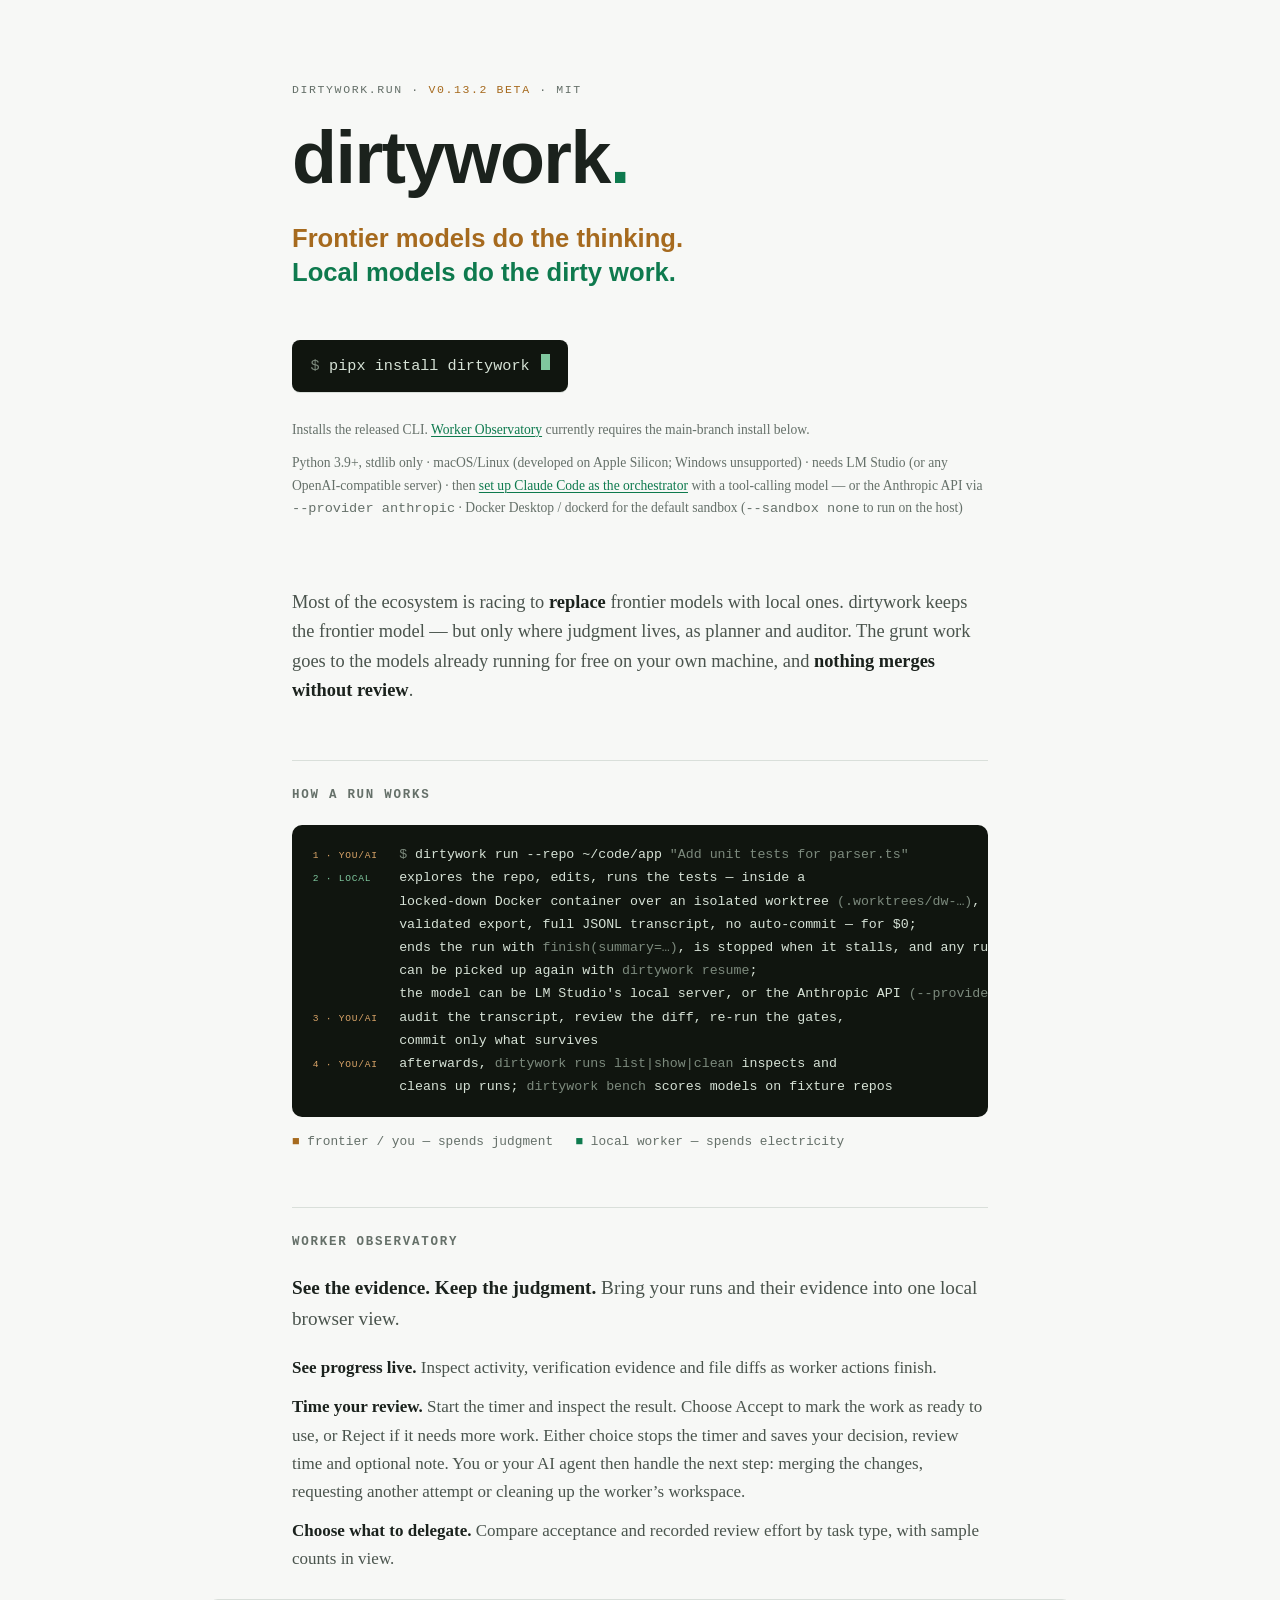
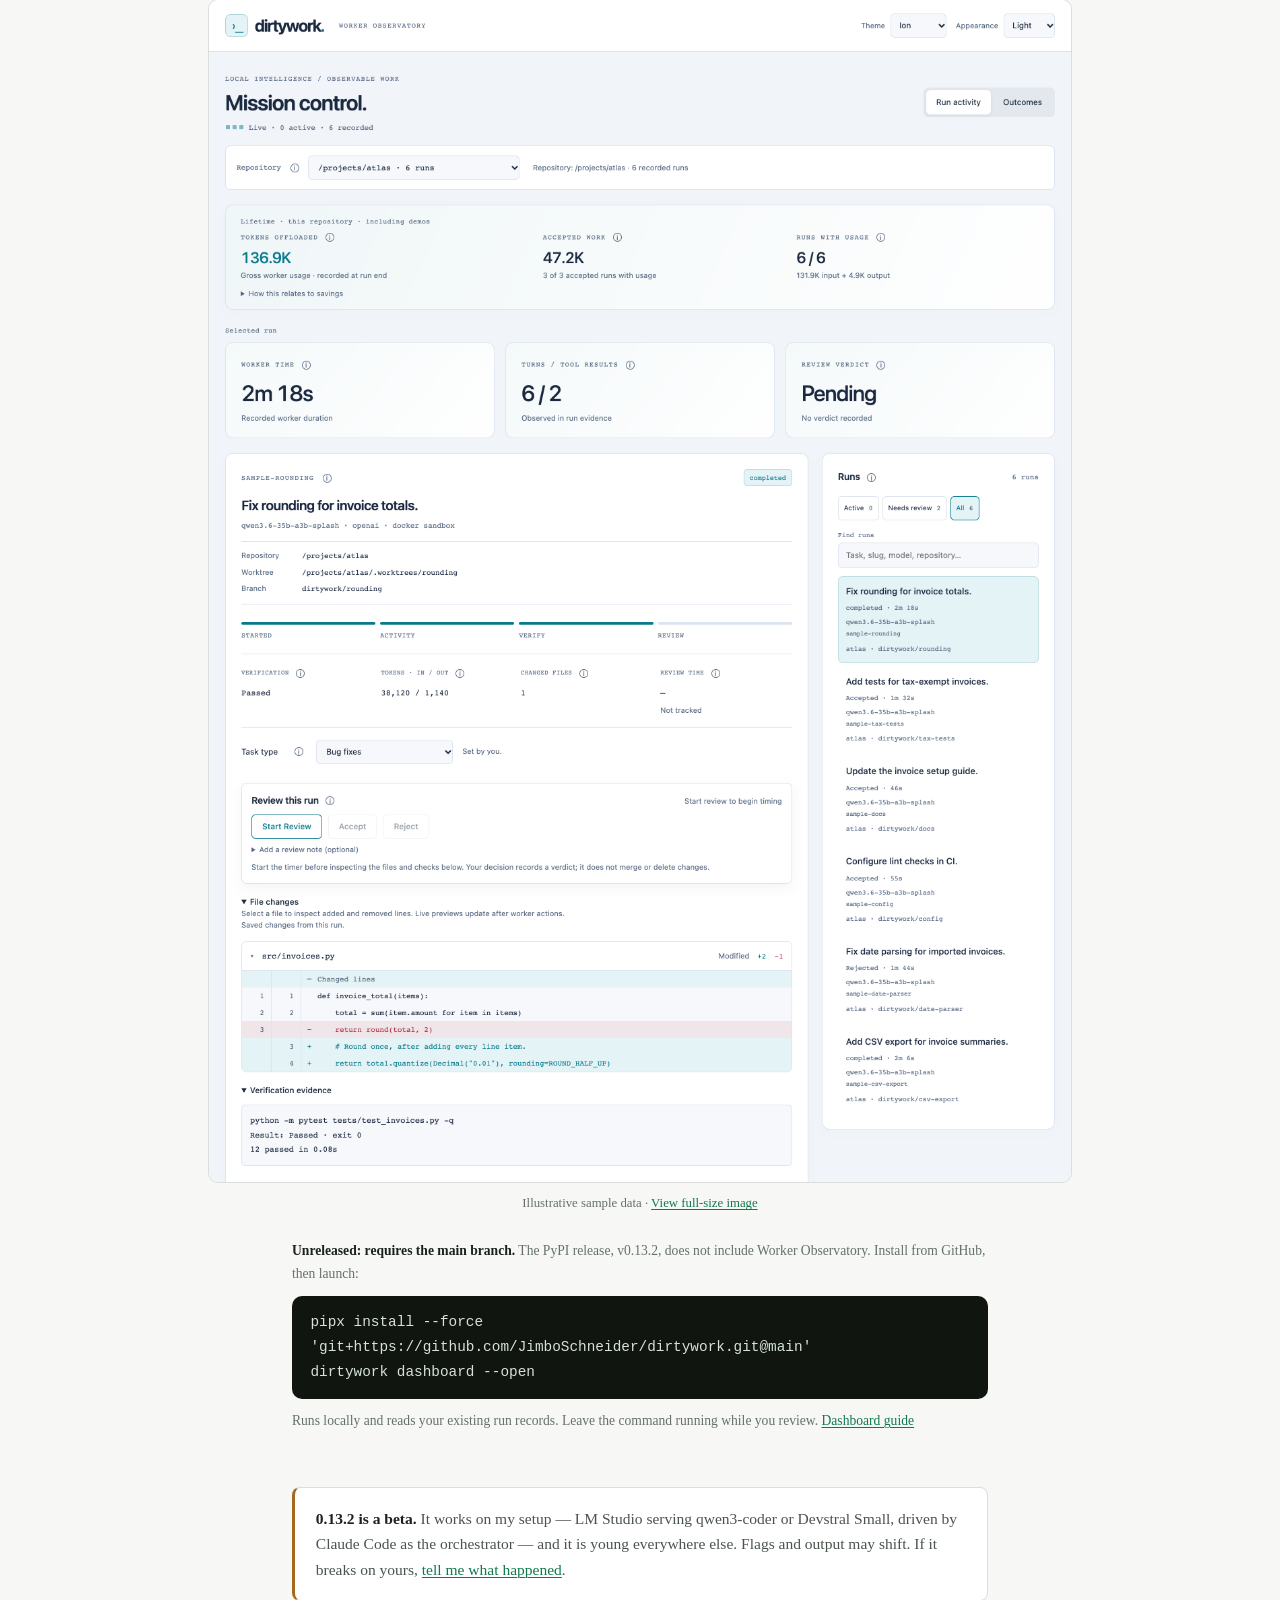
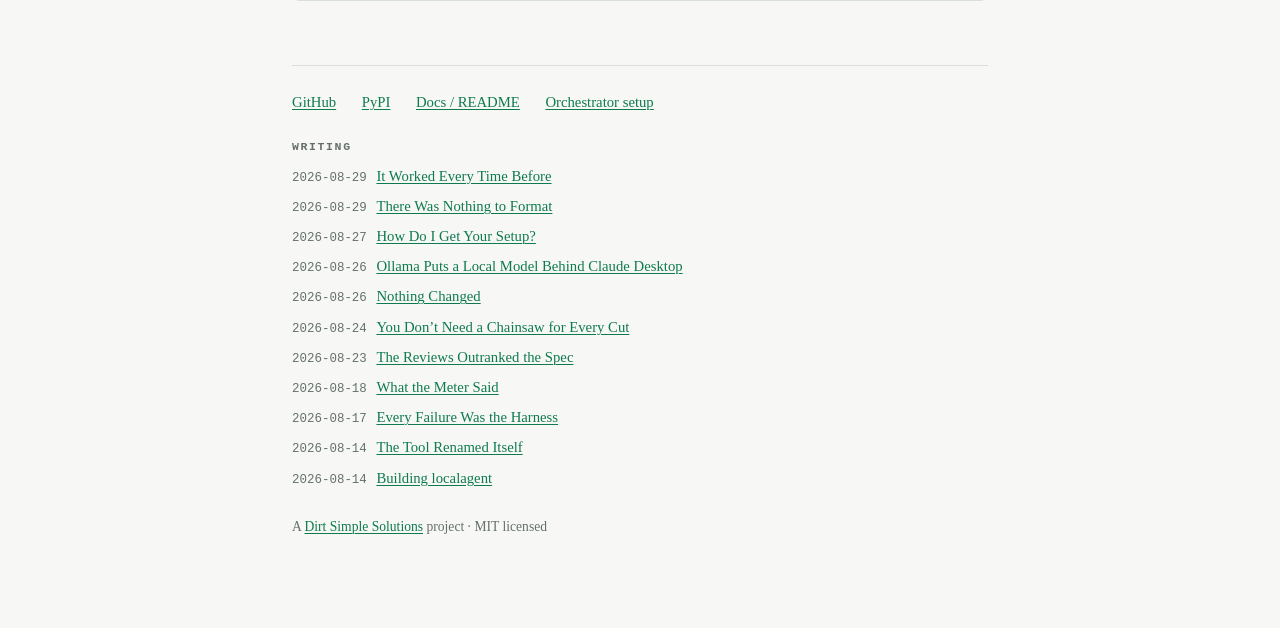
==== commit a601212a: "Explain review decisions and separate follow-up actions" ====
--- a/docs/index.html
+++ b/docs/index.html
@@ -301,7 +301,7 @@
   Bring your runs and their evidence into one local browser view.</p>
   <ul class="observatory-benefits">
     <li><strong>See progress live.</strong> Inspect activity, verification evidence and file diffs as worker actions finish.</li>
-    <li><strong>Time your review.</strong> Start a timer, inspect the result, then record Accept or Reject with an optional note. Accept does not merge changes; Reject does not delete files.</li>
+    <li><strong>Time your review.</strong> Start the timer and inspect the result. Choose Accept to mark the work as ready to use, or Reject if it needs more work. Either choice stops the timer and saves your decision, review time and optional note. You or your AI agent then handle the next step: merging the changes, requesting another attempt or cleaning up the worker’s workspace.</li>
     <li><strong>Choose what to delegate.</strong> Compare acceptance and recorded review effort by task type, with sample counts in view.</li>
   </ul>
   <!--
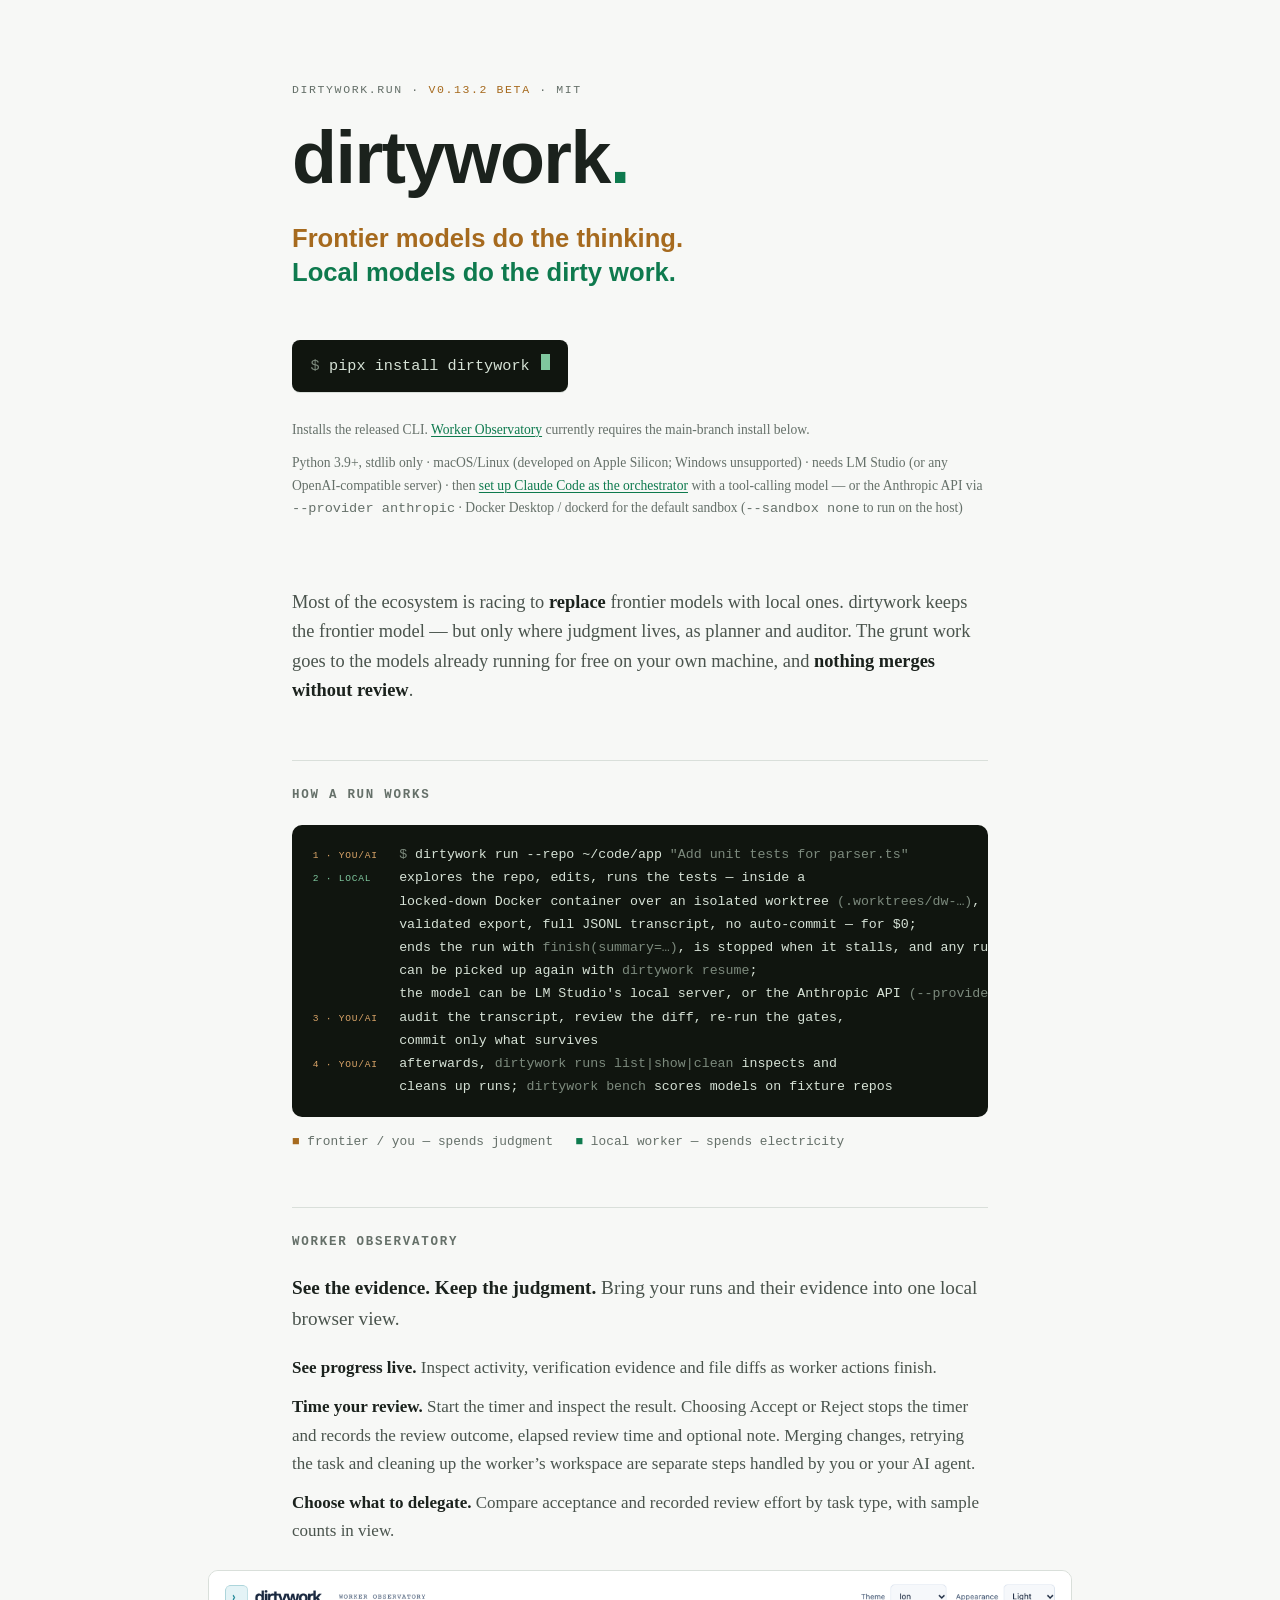
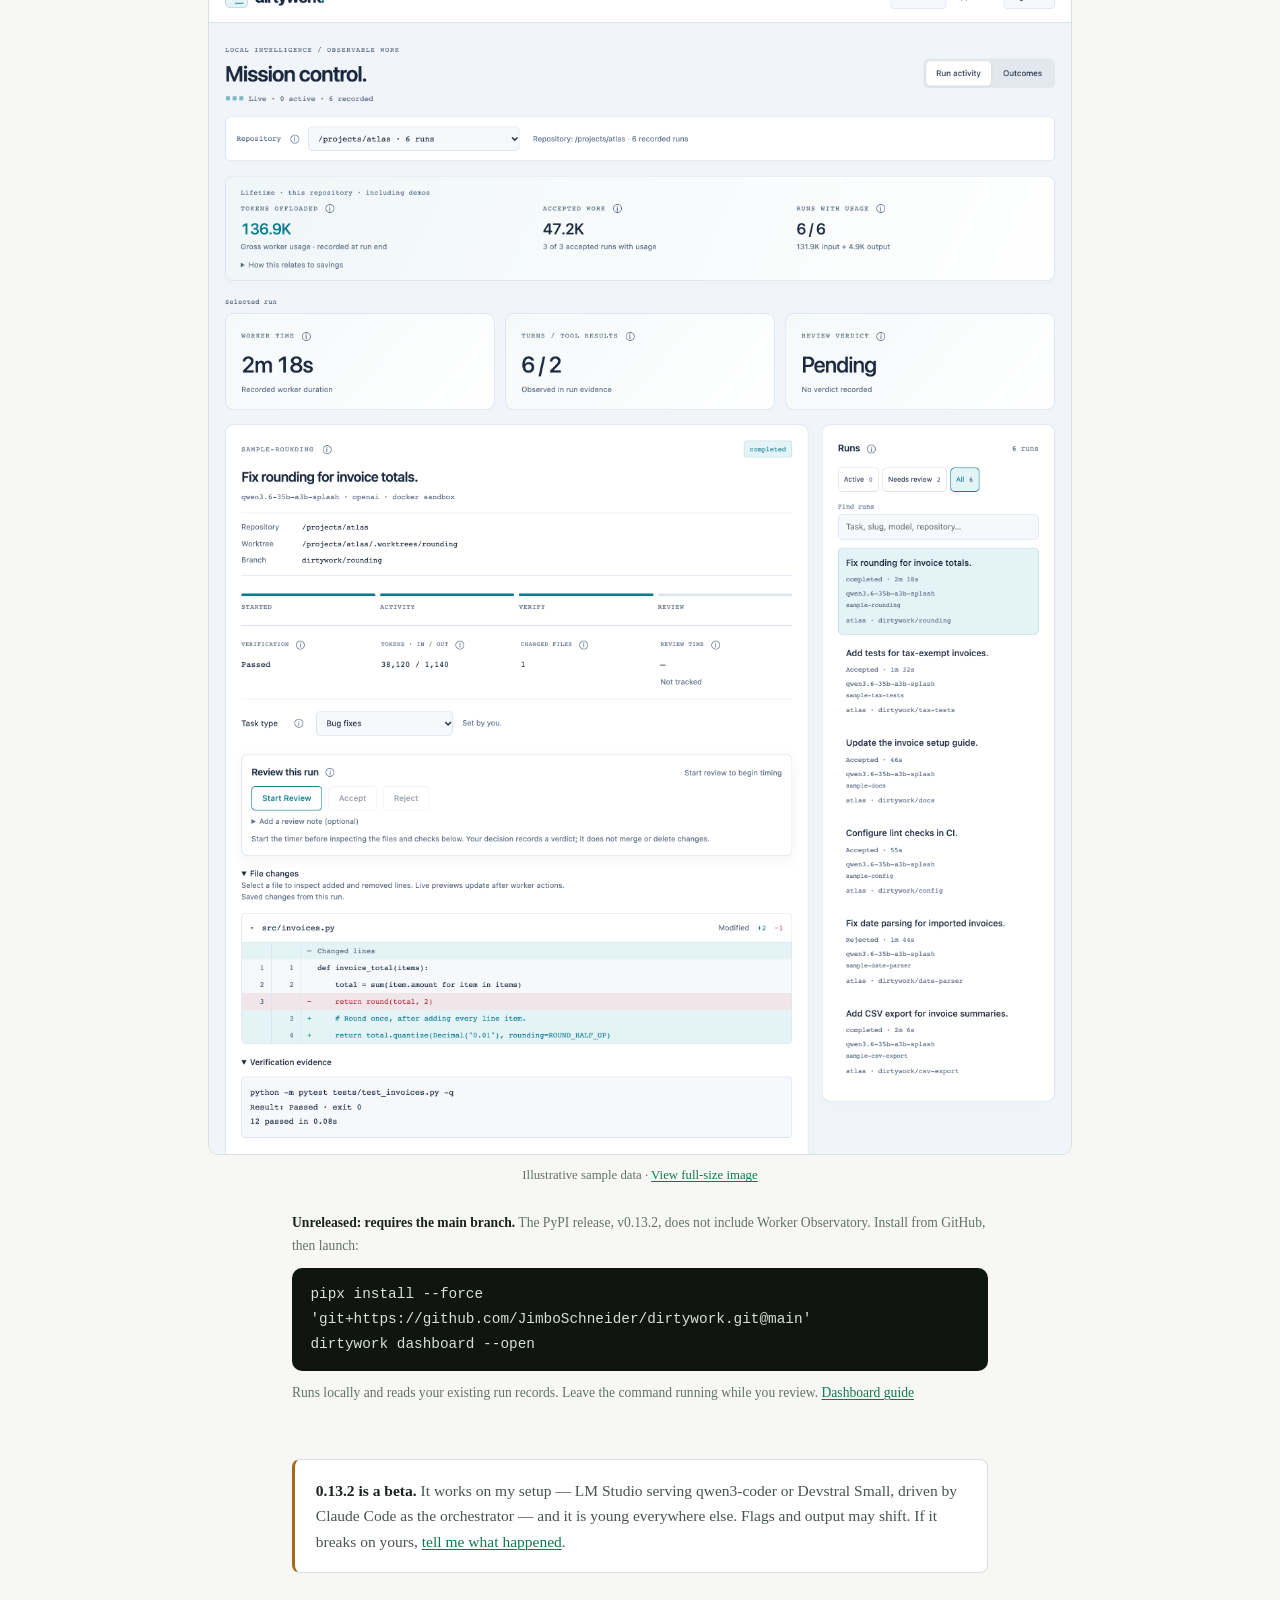
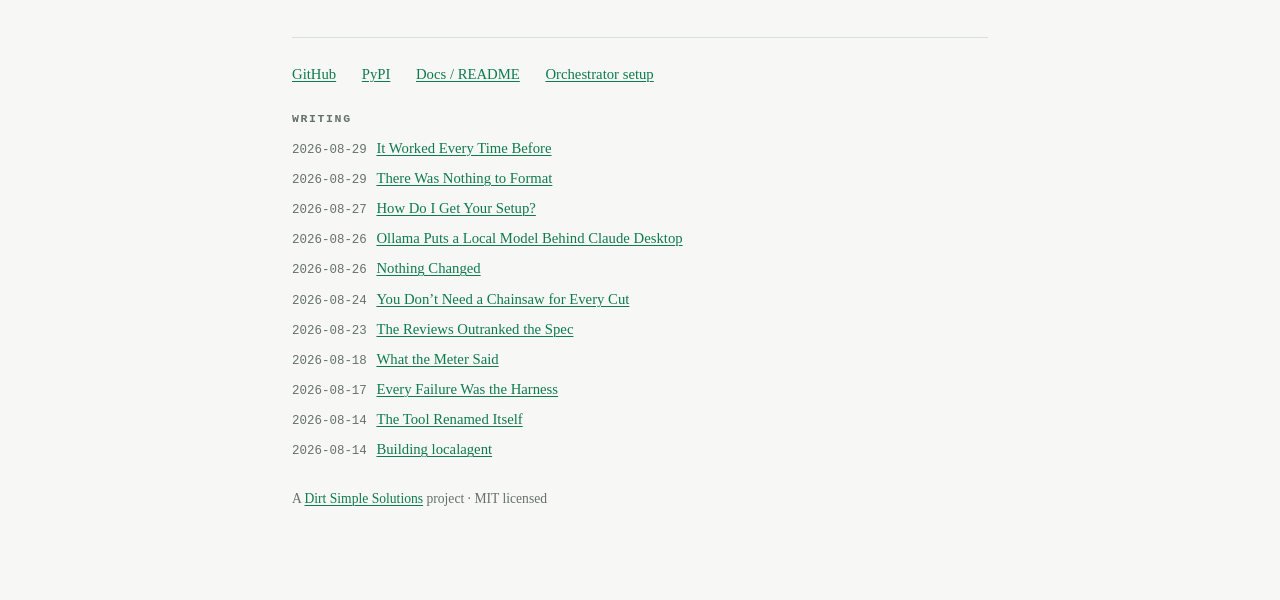
==== commit 4192e011: "Separate review recording from follow-up work in homepage copy" ====
--- a/docs/index.html
+++ b/docs/index.html
@@ -301,7 +301,7 @@
   Bring your runs and their evidence into one local browser view.</p>
   <ul class="observatory-benefits">
     <li><strong>See progress live.</strong> Inspect activity, verification evidence and file diffs as worker actions finish.</li>
-    <li><strong>Time your review.</strong> Start the timer and inspect the result. Choose Accept to mark the work as ready to use, or Reject if it needs more work. Either choice stops the timer and saves your decision, review time and optional note. You or your AI agent then handle the next step: merging the changes, requesting another attempt or cleaning up the worker’s workspace.</li>
+    <li><strong>Time your review.</strong> Start the timer and inspect the result. Choosing Accept or Reject stops the timer and records the review outcome, elapsed review time and optional note. Merging changes, retrying the task and cleaning up the worker’s workspace are separate steps handled by you or your AI agent.</li>
     <li><strong>Choose what to delegate.</strong> Compare acceptance and recorded review effort by task type, with sample counts in view.</li>
   </ul>
   <!--
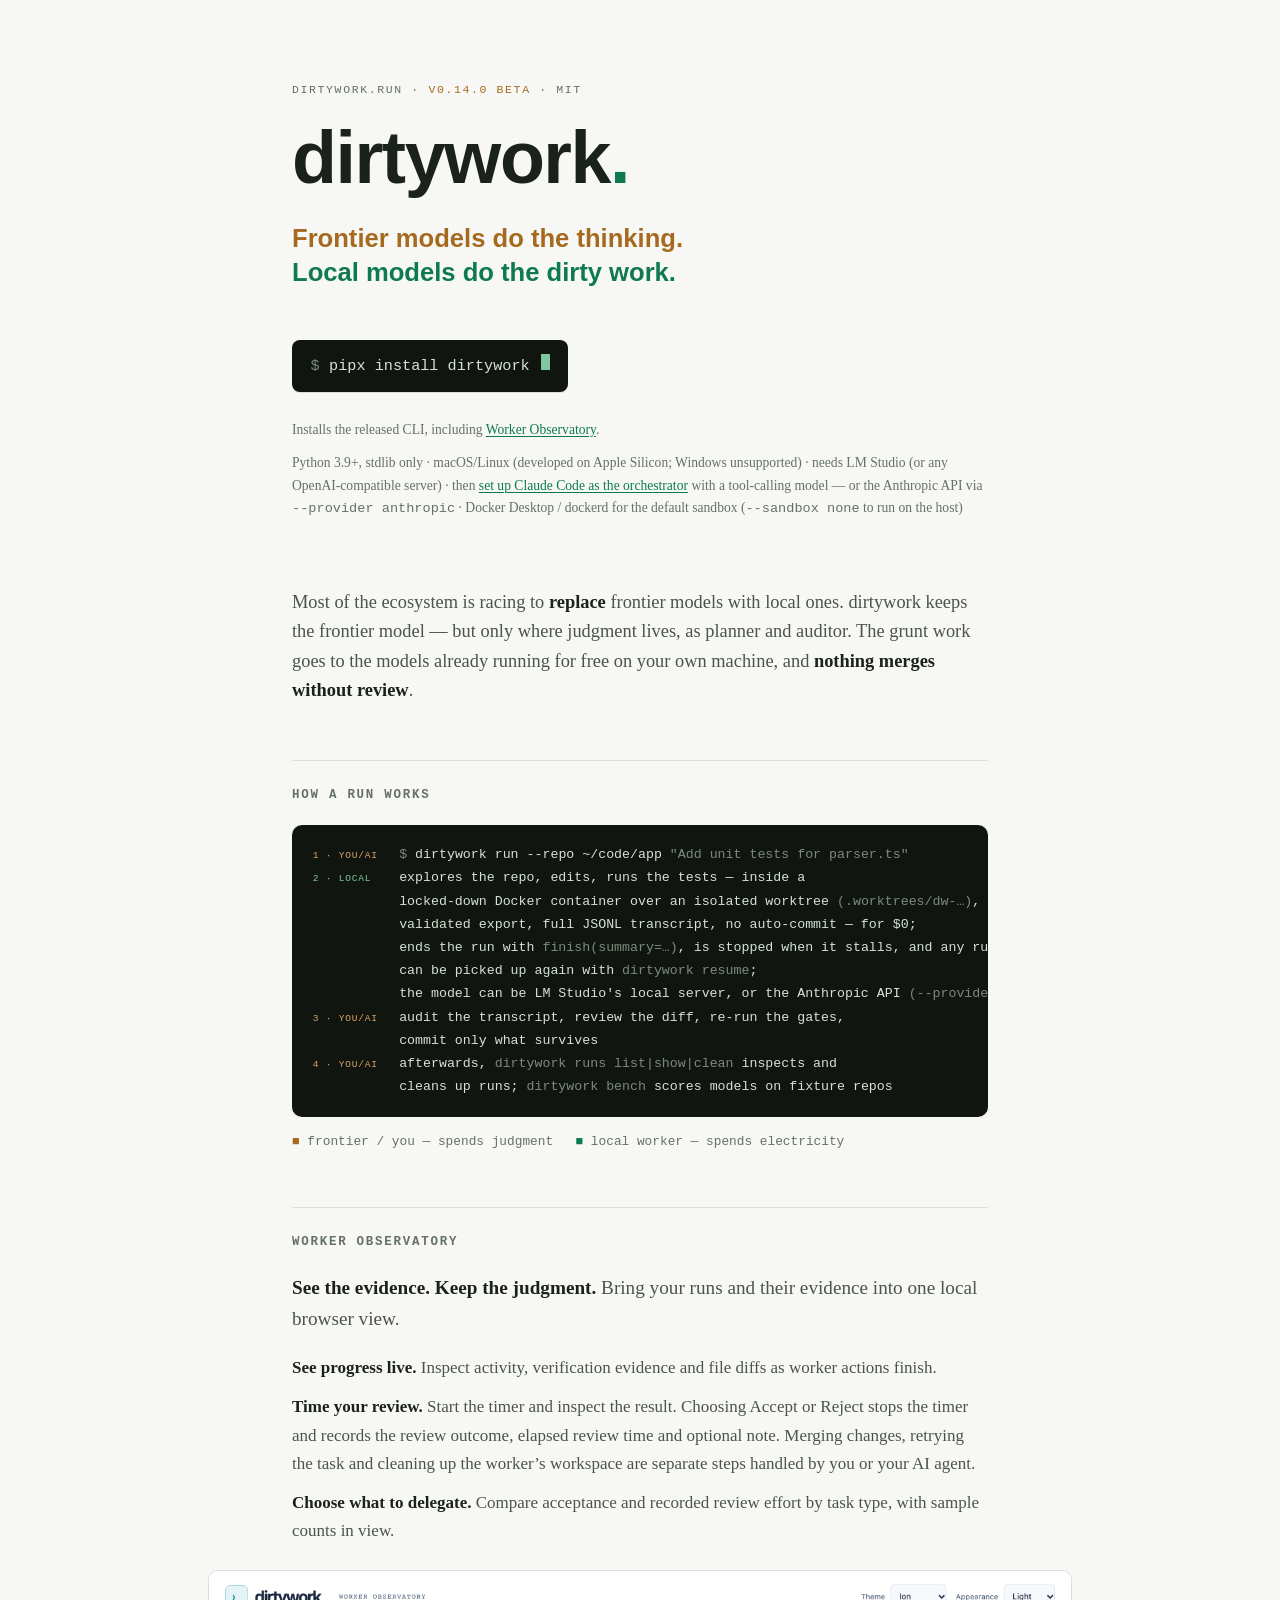
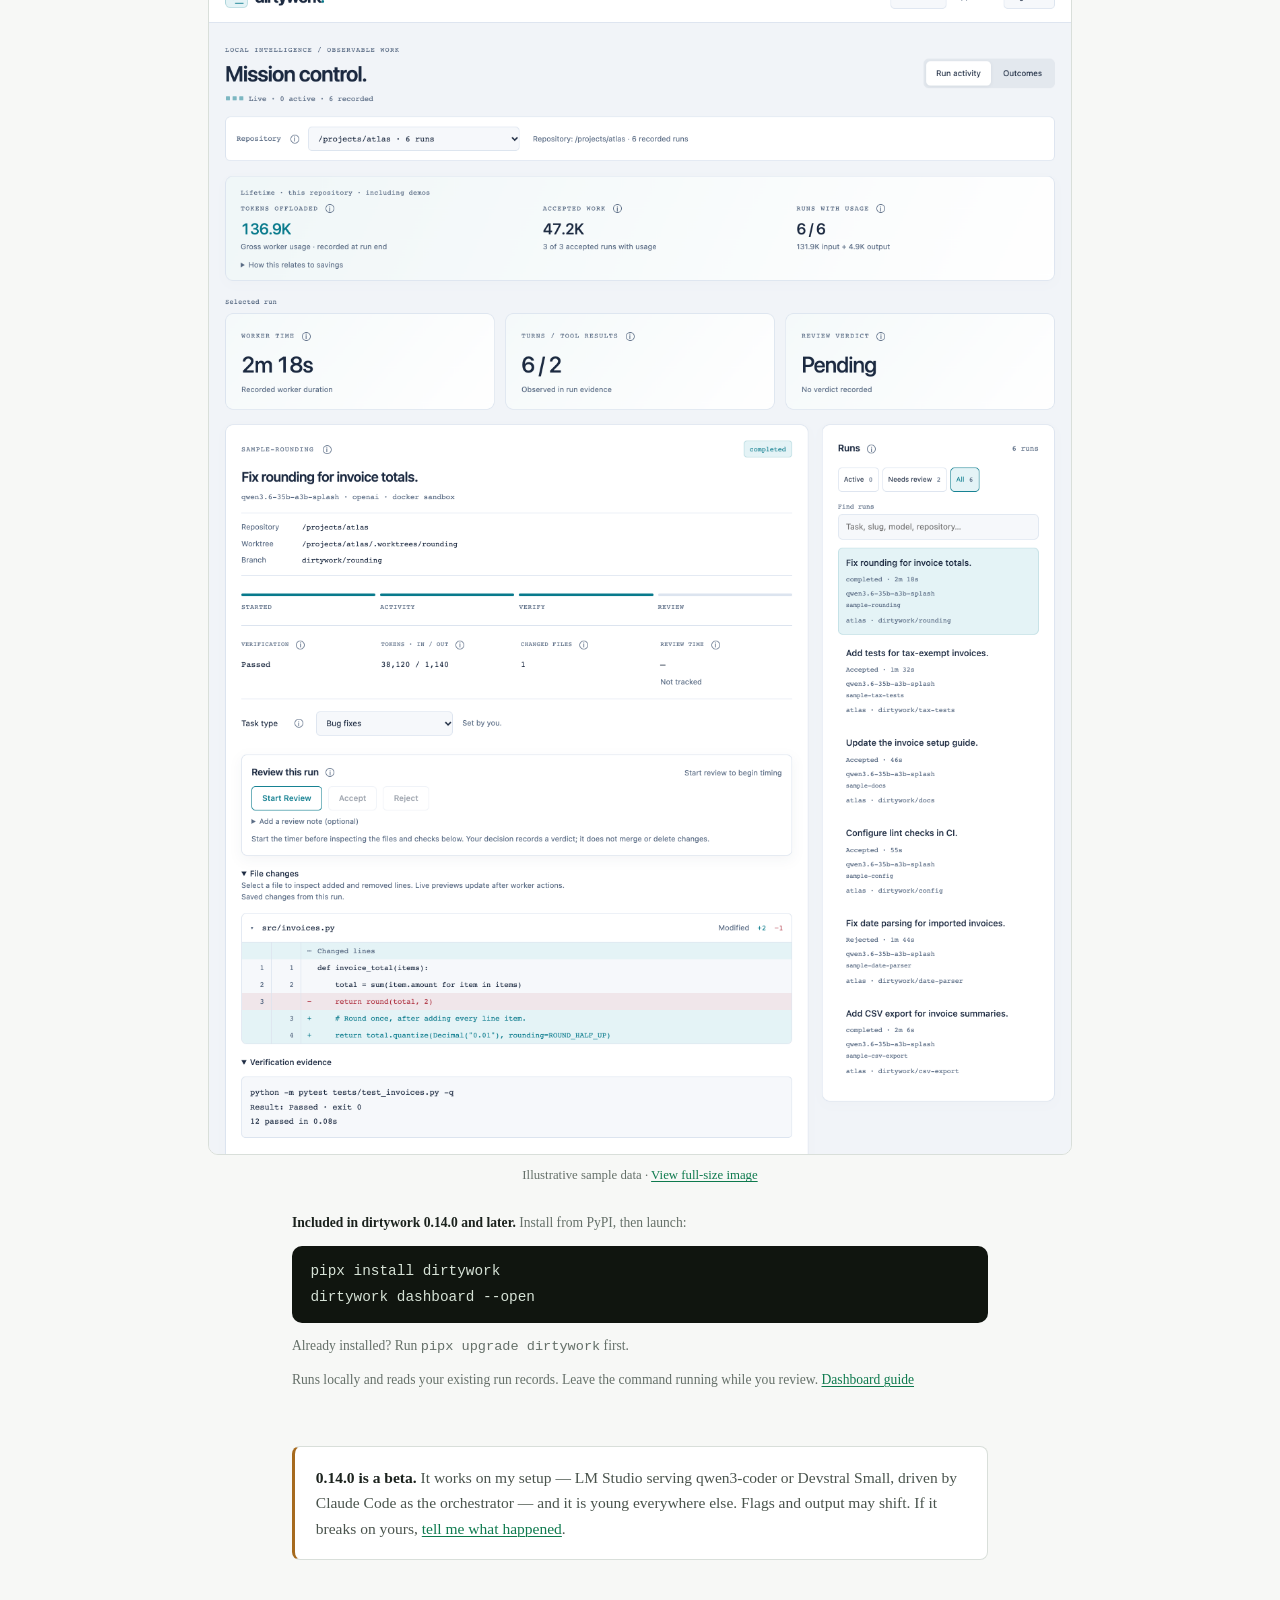
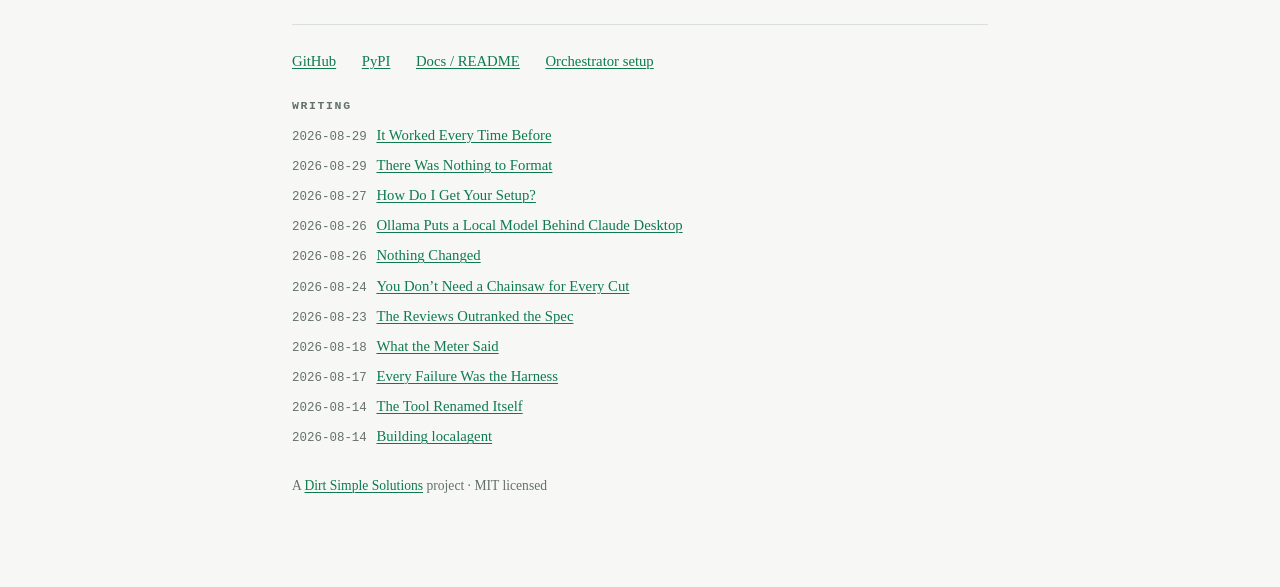
==== commit 238bbdc8: "Document Worker Observatory in the PyPI release" ====
--- a/docs/index.html
+++ b/docs/index.html
@@ -260,14 +260,14 @@
 
 <div class="wrap">
 <header>
-  <p class="eyebrow">dirtywork.run · <span class="beta">v0.13.2 beta</span> · MIT</p>
+  <p class="eyebrow">dirtywork.run · <span class="beta">v0.14.0 beta</span> · MIT</p>
   <h1>dirtywork<span class="dot">.</span></h1>
   <p class="tagline">
     <span class="think">Frontier models do the thinking.</span>
     <span class="dirty">Local models do the dirty work.</span>
   </p>
   <p class="install"><span class="p">$</span> pipx install dirtywork<span class="caret"></span></p>
-  <p class="sub-install">Installs the released CLI. <a href="#observatory-heading">Worker Observatory</a> currently requires the main-branch install below.</p>
+  <p class="sub-install">Installs the released CLI, including <a href="#observatory-heading">Worker Observatory</a>.</p>
   <p class="sub-install">Python 3.9+, stdlib only · macOS/Linux (developed on Apple Silicon; Windows unsupported) · needs LM&nbsp;Studio (or any OpenAI-compatible server) · then <a href="orchestrator-setup.html">set up Claude Code as the orchestrator</a> with a tool-calling model — or the Anthropic API via <code>--provider anthropic</code> · Docker Desktop / dockerd for the default sandbox (<code>--sandbox none</code> to run on the host)</p>
 </header>
 
@@ -336,16 +336,17 @@
     </picture>
     <figcaption>Illustrative sample data · <a href="assets/worker-observatory-light.png">View full-size image</a></figcaption>
   </figure>
-  <p class="observatory-note observatory-requirement"><strong>Unreleased: requires the main branch.</strong>
-  The PyPI release, v0.13.2, does not include Worker Observatory. Install from GitHub, then launch:</p>
-  <div class="run observatory-command"><pre><code>pipx install --force 'git+https://github.com/JimboSchneider/dirtywork.git@main'
+  <p class="observatory-note observatory-requirement"><strong>Included in dirtywork 0.14.0 and later.</strong>
+  Install from PyPI, then launch:</p>
+  <div class="run observatory-command"><pre><code>pipx install dirtywork
 dirtywork dashboard --open</code></pre></div>
+  <p class="observatory-note">Already installed? Run <code>pipx upgrade dirtywork</code> first.</p>
   <p class="observatory-note">Runs locally and reads your existing run records. Leave the command running while you review.
   <a href="https://github.com/JimboSchneider/dirtywork/blob/main/docs/operating.md#dashboard">Dashboard guide</a></p>
 </section>
 
 <div class="beta-strip">
-  <strong>0.13.2 is a beta.</strong> It works on my setup — LM&nbsp;Studio serving
+  <strong>0.14.0 is a beta.</strong> It works on my setup — LM&nbsp;Studio serving
   qwen3-coder or Devstral Small, driven by Claude Code as the orchestrator — and it is
   young everywhere else. Flags and output may shift. If it breaks on yours,
   <a href="https://github.com/JimboSchneider/dirtywork/issues">tell me what happened</a>.
